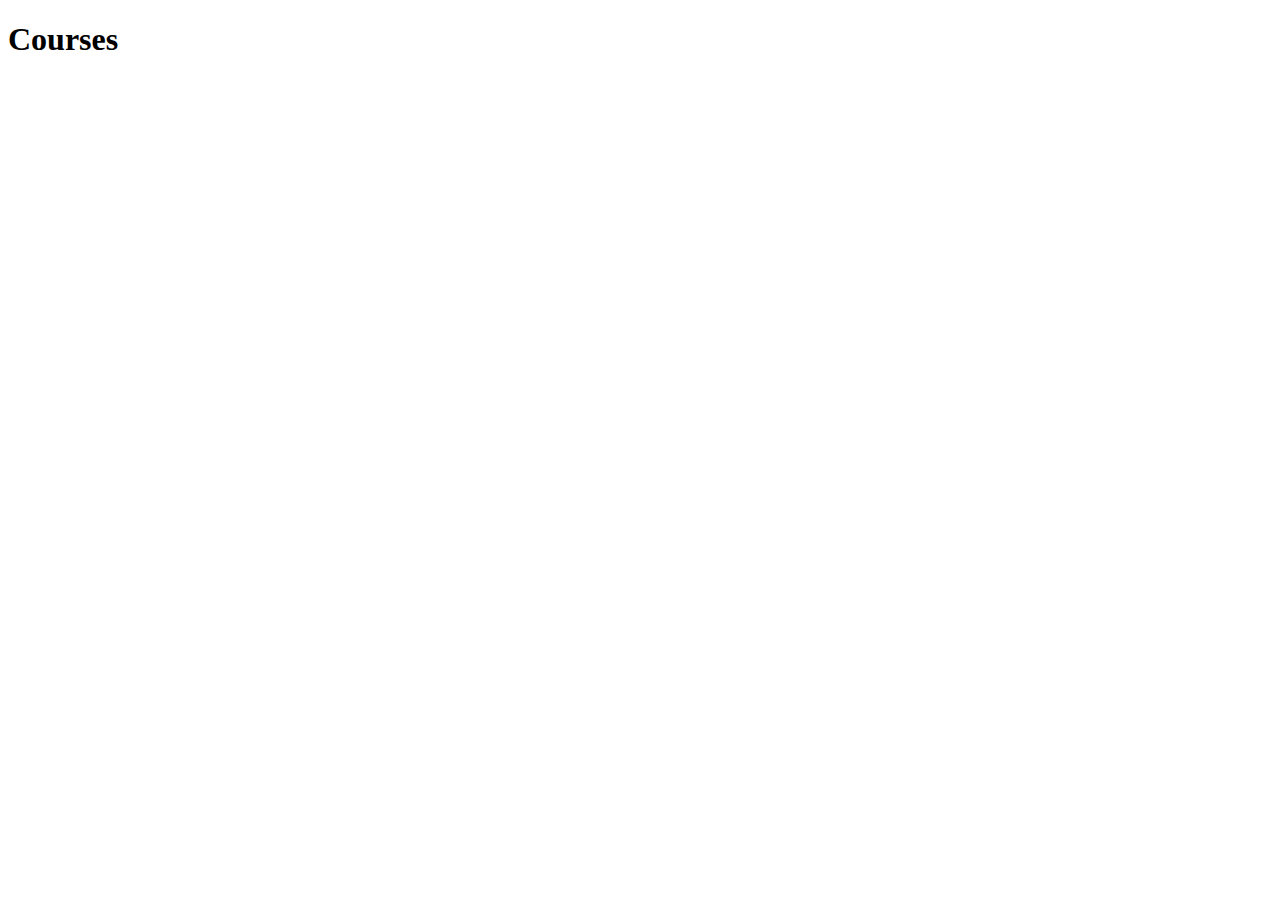
==== pages/courses.html @ 39252709 "first commit" ====
<!DOCTYPE html>
<html lang="en">

<head>
  <meta charset="UTF-8">
  <meta name="viewport" content="width=device-width, initial-scale=1.0">
  <title>Document</title>
</head>

<body>
  <h1>Courses</h1>
</body>

</html>
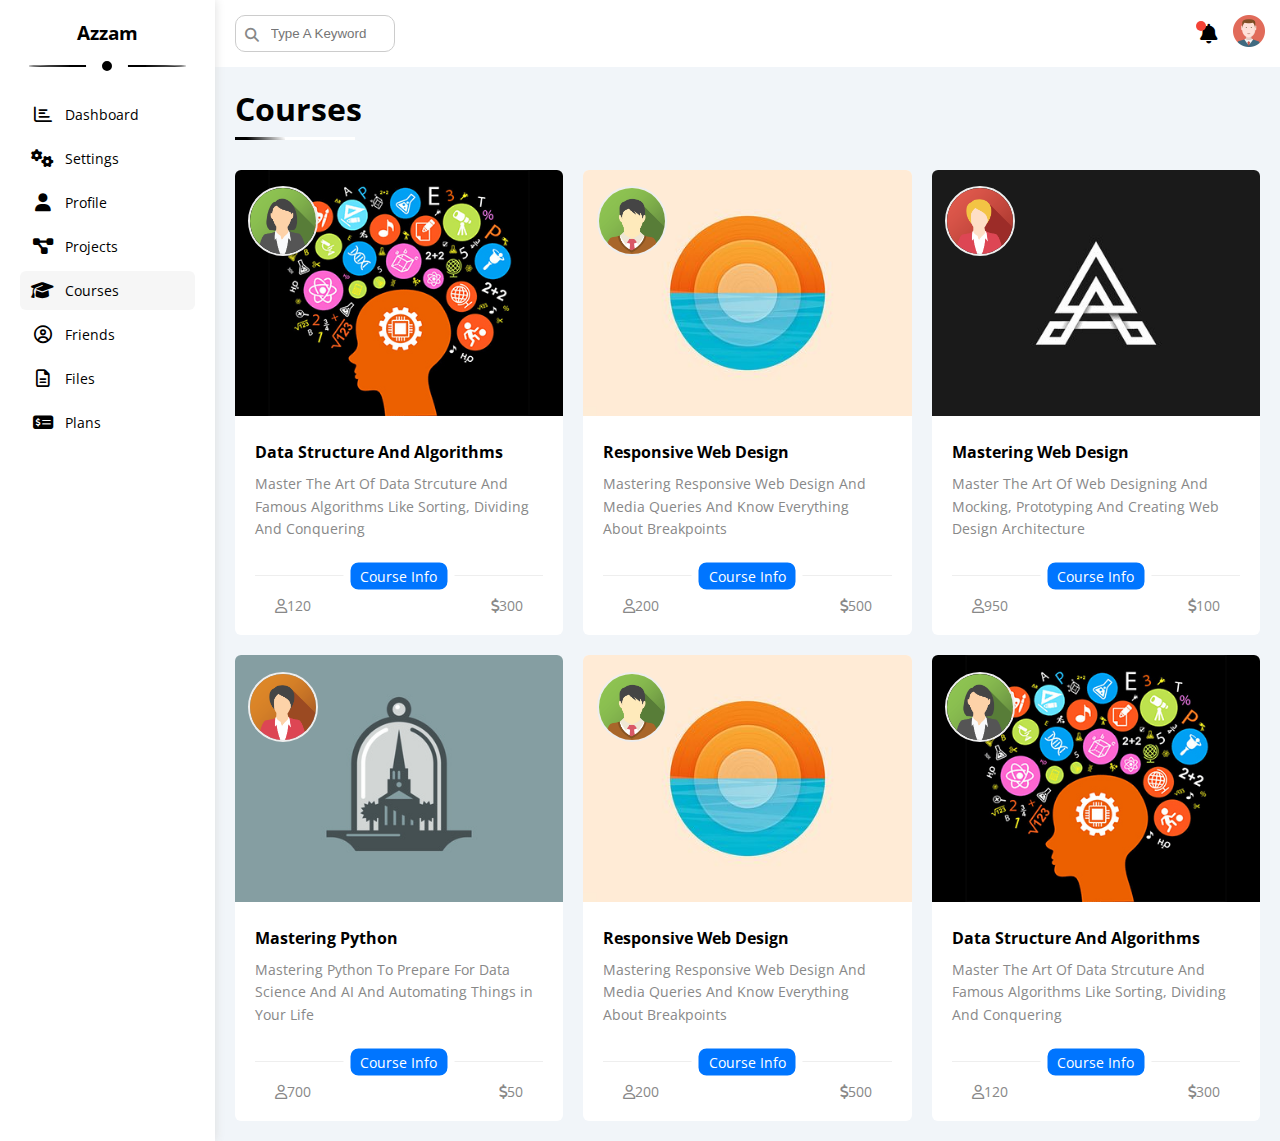
==== commit 92153db9: "add courses page" ====
--- a/pages/courses.html
+++ b/pages/courses.html
@@ -4,11 +4,191 @@
 <head>
   <meta charset="UTF-8">
   <meta name="viewport" content="width=device-width, initial-scale=1.0">
-  <title>Document</title>
+  <title>My Dashboard</title>
+  <!-- css fontawesome -->
+  <link rel="stylesheet" href="../css/all.min.css">
+  <!-- css framework -->
+  <link rel="stylesheet" href="../css/framework.css">
+  <!-- css master -->
+  <link rel="stylesheet" href="../css/master.css">
 </head>
 
 <body>
-  <h1>Courses</h1>
+  <div class="page d-flex">
+
+    <!-- #region Sidebar -->
+    <div class="sidebar bg-white p-20 p-relative">
+      <h3 class="p-relative txt-c mt-0">Azzam</h3>
+      <ul>
+        <li>
+          <a class="d-flex align-center fs-14 c-black rad-6 p-10" href="../index.html">
+            <i class="far fa-chart-bar fa-fw"></i>
+            <span class="hide-mobile">Dashboard</span>
+          </a>
+        </li>
+        <li>
+          <a class="d-flex align-center fs-14 c-black rad-6 p-10" href="settings.html">
+            <i class="fas fa-cogs fa-fw"></i>
+            <span class="hide-mobile">Settings</span>
+          </a>
+        </li>
+        <li>
+          <a class="d-flex align-center fs-14 c-black rad-6 p-10" href="profile.html">
+            <i class="fas fa-user fa-fw"></i>
+            <span class="hide-mobile">Profile</span>
+          </a>
+        </li>
+        <li>
+          <a class="d-flex align-center fs-14 c-black rad-6 p-10" href="projects.html">
+            <i class="fas fa-project-diagram fa-fw"></i>
+            <span class="hide-mobile">Projects</span>
+          </a>
+        </li>
+        <li>
+          <a class="active d-flex align-center fs-14 c-black rad-6 p-10" href="courses.html">
+            <i class="fas fa-graduation-cap"></i>
+            <span class="hide-mobile">Courses</span>
+          </a>
+        </li>
+        <li>
+          <a class="d-flex align-center fs-14 c-black rad-6 p-10" href="friends.html">
+            <i class="far fa-user-circle"></i>
+            <span class="hide-mobile">Friends</span>
+          </a>
+        </li>
+        <li>
+          <a class="d-flex align-center fs-14 c-black rad-6 p-10" href="files.html">
+            <i class="far fa-file-alt"></i>
+            <span class="hide-mobile">Files</span>
+          </a>
+        </li>
+        <li>
+          <a class="d-flex align-center fs-14 c-black rad-6 p-10" href="plans.html">
+            <i class="fas fa-money-check-alt"></i>
+            <span class="hide-mobile">Plans</span>
+          </a>
+        </li>
+      </ul>
+    </div>
+    <!-- #endregion Sidebar -->
+
+    <div class="content w-full">
+
+      <!-- #region Head -->
+      <div class="head bg-white p-15 between-flex">
+        <div class="search p-relative">
+          <input class="p-10 rad-10 border-ccc" type="search" placeholder="Type A Keyword">
+        </div>
+        <div class="icons d-flex align-center">
+          <span class="notification p-relative cursor-pointer">
+            <i class="fas fa-bell fa-lg"></i>
+          </span>
+          <a class="cursor-pointer" href="pages/profile.html">
+            <img src="../assets/imgs/avatar.png" alt="avatar">
+          </a>
+        </div>
+      </div>
+      <!-- #endregion Head -->
+
+      <h1 class="p-relative">Courses</h1>
+
+      <div class="courses-page m-20">
+
+        <div class="course p-relative bg-white rad-6">
+          <img class="cover" src="../assets/imgs/course-02.jpg" alt="cover">
+          <img class="instructor" src="../assets/imgs/team-02.png" alt="avatar">
+          <div class="describ p-20">
+            <h4 class="name mb-10">Data Structure And Algorithms</h4>
+            <p class="mb-15 fs-14 c-gray">
+              Master The Art Of Data Strcuture And Famous Algorithms Like Sorting, Dividing And Conquering
+            </p>
+          </div>
+          <div class="info between-flex p-relative c-gray fs-14 p-20">
+            <span class="title btn-shape bg-blue c-white">Course Info</span>
+            <span><i class="fa-regular fa-user"></i>120</span>
+            <span><i class="fa-solid fa-dollar-sign"></i>300</span>
+          </div>
+        </div>
+        <div class="course p-relative bg-white rad-6">
+          <img class="cover" src="../assets/imgs/course-03.jpg" alt="cover">
+          <img class="instructor" src="../assets/imgs/team-03.png" alt="avatar">
+          <div class="describ p-20">
+            <h4 class="name mb-10">Responsive Web Design</h4>
+            <p class="mb-15 fs-14 c-gray">
+              Mastering Responsive Web Design And Media Queries And Know Everything About Breakpoints
+            </p>
+          </div>
+          <div class="info between-flex p-relative c-gray fs-14 p-20">
+            <span class="title btn-shape bg-blue c-white">Course Info</span>
+            <span><i class="fa-regular fa-user"></i>200</span>
+            <span><i class="fa-solid fa-dollar-sign"></i>500</span>
+          </div>
+        </div>
+        <div class="course p-relative bg-white rad-6">
+          <img class="cover" src="../assets/imgs/course-01.jpg" alt="cover">
+          <img class="instructor" src="../assets/imgs/team-05.png" alt="avatar">
+          <div class="describ p-20">
+            <h4 class="name mb-10">Mastering Web Design</h4>
+            <p class="mb-15 fs-14 c-gray">
+              Master The Art Of Web Designing And Mocking,
+              Prototyping And Creating Web Design Architecture
+            </p>
+          </div>
+          <div class="info between-flex p-relative c-gray fs-14 p-20">
+            <span class="title btn-shape bg-blue c-white">Course Info</span>
+            <span><i class="fa-regular fa-user"></i>950</span>
+            <span><i class="fa-solid fa-dollar-sign"></i>100</span>
+          </div>
+        </div>
+        <div class="course p-relative bg-white rad-6">
+          <img class="cover" src="../assets/imgs/course-04.jpg" alt="cover">
+          <img class="instructor" src="../assets/imgs/team-04.png" alt="avatar">
+          <div class="describ p-20">
+            <h4 class="name mb-10">Mastering Python</h4>
+            <p class="mb-15 fs-14 c-gray">
+              Mastering Python To Prepare For Data Science And AI And Automating Things in Your Life
+            </p>
+          </div>
+          <div class="info between-flex p-relative c-gray fs-14 p-20">
+            <span class="title btn-shape bg-blue c-white">Course Info</span>
+            <span><i class="fa-regular fa-user"></i>700</span>
+            <span><i class="fa-solid fa-dollar-sign"></i>50</span>
+          </div>
+        </div>
+        <div class="course p-relative bg-white rad-6">
+          <img class="cover" src="../assets/imgs/course-03.jpg" alt="cover">
+          <img class="instructor" src="../assets/imgs/team-03.png" alt="avatar">
+          <div class="describ p-20">
+            <h4 class="name mb-10">Responsive Web Design</h4>
+            <p class="mb-15 fs-14 c-gray">
+              Mastering Responsive Web Design And Media Queries And Know Everything About Breakpoints
+            </p>
+          </div>
+          <div class="info between-flex p-relative c-gray fs-14 p-20">
+            <span class="title btn-shape bg-blue c-white">Course Info</span>
+            <span><i class="fa-regular fa-user"></i>200</span>
+            <span><i class="fa-solid fa-dollar-sign"></i>500</span>
+          </div>
+        </div>
+        <div class="course p-relative bg-white rad-6">
+          <img class="cover" src="../assets/imgs/course-02.jpg" alt="cover">
+          <img class="instructor" src="../assets/imgs/team-02.png" alt="avatar">
+          <div class="describ p-20">
+            <h4 class="name mb-10">Data Structure And Algorithms</h4>
+            <p class="mb-15 fs-14 c-gray">
+              Master The Art Of Data Strcuture And Famous Algorithms Like Sorting, Dividing And Conquering
+            </p>
+          </div>
+          <div class="info between-flex p-relative c-gray fs-14 p-20">
+            <span class="title btn-shape bg-blue c-white">Course Info</span>
+            <span><i class="fa-regular fa-user"></i>120</span>
+            <span><i class="fa-solid fa-dollar-sign"></i>300</span>
+          </div>
+        </div>
+
+      </div>
+    </div>
+  </div>
 </body>
 
 </html>--- a/css/all.min.css
+++ b/css/all.min.css
@@ -0,0 +1,9 @@
+/*!
+ * Font Awesome Free 6.7.2 by @fontawesome - https://fontawesome.com
+ * License - https://fontawesome.com/license/free (Icons: CC BY 4.0, Fonts: SIL OFL 1.1, Code: MIT License)
+ * Copyright 2024 Fonticons, Inc.
+ */
+.fa{font-family:var(--fa-style-family,"Font Awesome 6 Free");font-weight:var(--fa-style,900)}.fa,.fa-brands,.fa-regular,.fa-solid,.fab,.far,.fas{-moz-osx-font-smoothing:grayscale;-webkit-font-smoothing:antialiased;display:var(--fa-display,inline-block);font-style:normal;font-variant:normal;line-height:1;text-rendering:auto}.fa-brands:before,.fa-regular:before,.fa-solid:before,.fa:before,.fab:before,.far:before,.fas:before{content:var(--fa)}.fa-classic,.fa-regular,.fa-solid,.far,.fas{font-family:"Font Awesome 6 Free"}.fa-brands,.fab{font-family:"Font Awesome 6 Brands"}.fa-1x{font-size:1em}.fa-2x{font-size:2em}.fa-3x{font-size:3em}.fa-4x{font-size:4em}.fa-5x{font-size:5em}.fa-6x{font-size:6em}.fa-7x{font-size:7em}.fa-8x{font-size:8em}.fa-9x{font-size:9em}.fa-10x{font-size:10em}.fa-2xs{font-size:.625em;line-height:.1em;vertical-align:.225em}.fa-xs{font-size:.75em;line-height:.08333em;vertical-align:.125em}.fa-sm{font-size:.875em;line-height:.07143em;vertical-align:.05357em}.fa-lg{font-size:1.25em;line-height:.05em;vertical-align:-.075em}.fa-xl{font-size:1.5em;line-height:.04167em;vertical-align:-.125em}.fa-2xl{font-size:2em;line-height:.03125em;vertical-align:-.1875em}.fa-fw{text-align:center;width:1.25em}.fa-ul{list-style-type:none;margin-left:var(--fa-li-margin,2.5em);padding-left:0}.fa-ul>li{position:relative}.fa-li{left:calc(var(--fa-li-width, 2em)*-1);position:absolute;text-align:center;width:var(--fa-li-width,2em);line-height:inherit}.fa-border{border-radius:var(--fa-border-radius,.1em);border:var(--fa-border-width,.08em) var(--fa-border-style,solid) var(--fa-border-color,#eee);padding:var(--fa-border-padding,.2em .25em .15em)}.fa-pull-left{float:left;margin-right:var(--fa-pull-margin,.3em)}.fa-pull-right{float:right;margin-left:var(--fa-pull-margin,.3em)}.fa-beat{animation-name:fa-beat;animation-delay:var(--fa-animation-delay,0s);animation-direction:var(--fa-animation-direction,normal);animation-duration:var(--fa-animation-duration,1s);animation-iteration-count:var(--fa-animation-iteration-count,infinite);animation-timing-function:var(--fa-animation-timing,ease-in-out)}.fa-bounce{animation-name:fa-bounce;animation-delay:var(--fa-animation-delay,0s);animation-direction:var(--fa-animation-direction,normal);animation-duration:var(--fa-animation-duration,1s);animation-iteration-count:var(--fa-animation-iteration-count,infinite);animation-timing-function:var(--fa-animation-timing,cubic-bezier(.28,.84,.42,1))}.fa-fade{animation-name:fa-fade;animation-iteration-count:var(--fa-animation-iteration-count,infinite);animation-timing-function:var(--fa-animation-timing,cubic-bezier(.4,0,.6,1))}.fa-beat-fade,.fa-fade{animation-delay:var(--fa-animation-delay,0s);animation-direction:var(--fa-animation-direction,normal);animation-duration:var(--fa-animation-duration,1s)}.fa-beat-fade{animation-name:fa-beat-fade;animation-iteration-count:var(--fa-animation-iteration-count,infinite);animation-timing-function:var(--fa-animation-timing,cubic-bezier(.4,0,.6,1))}.fa-flip{animation-name:fa-flip;animation-delay:var(--fa-animation-delay,0s);animation-direction:var(--fa-animation-direction,normal);animation-duration:var(--fa-animation-duration,1s);animation-iteration-count:var(--fa-animation-iteration-count,infinite);animation-timing-function:var(--fa-animation-timing,ease-in-out)}.fa-shake{animation-name:fa-shake;animation-duration:var(--fa-animation-duration,1s);animation-iteration-count:var(--fa-animation-iteration-count,infinite);animation-timing-function:var(--fa-animation-timing,linear)}.fa-shake,.fa-spin{animation-delay:var(--fa-animation-delay,0s);animation-direction:var(--fa-animation-direction,normal)}.fa-spin{animation-name:fa-spin;animation-duration:var(--fa-animation-duration,2s);animation-iteration-count:var(--fa-animation-iteration-count,infinite);animation-timing-function:var(--fa-animation-timing,linear)}.fa-spin-reverse{--fa-animation-direction:reverse}.fa-pulse,.fa-spin-pulse{animation-name:fa-spin;animation-direction:var(--fa-animation-direction,normal);animation-duration:var(--fa-animation-duration,1s);animation-iteration-count:var(--fa-animation-iteration-count,infinite);animation-timing-function:var(--fa-animation-timing,steps(8))}@media (prefers-reduced-motion:reduce){.fa-beat,.fa-beat-fade,.fa-bounce,.fa-fade,.fa-flip,.fa-pulse,.fa-shake,.fa-spin,.fa-spin-pulse{animation-delay:-1ms;animation-duration:1ms;animation-iteration-count:1;transition-delay:0s;transition-duration:0s}}@keyframes fa-beat{0%,90%{transform:scale(1)}45%{transform:scale(var(--fa-beat-scale,1.25))}}@keyframes fa-bounce{0%{transform:scale(1) translateY(0)}10%{transform:scale(var(--fa-bounce-start-scale-x,1.1),var(--fa-bounce-start-scale-y,.9)) translateY(0)}30%{transform:scale(var(--fa-bounce-jump-scale-x,.9),var(--fa-bounce-jump-scale-y,1.1)) translateY(var(--fa-bounce-height,-.5em))}50%{transform:scale(var(--fa-bounce-land-scale-x,1.05),var(--fa-bounce-land-scale-y,.95)) translateY(0)}57%{transform:scale(1) translateY(var(--fa-bounce-rebound,-.125em))}64%{transform:scale(1) translateY(0)}to{transform:scale(1) translateY(0)}}@keyframes fa-fade{50%{opacity:var(--fa-fade-opacity,.4)}}@keyframes fa-beat-fade{0%,to{opacity:var(--fa-beat-fade-opacity,.4);transform:scale(1)}50%{opacity:1;transform:scale(var(--fa-beat-fade-scale,1.125))}}@keyframes fa-flip{50%{transform:rotate3d(var(--fa-flip-x,0),var(--fa-flip-y,1),var(--fa-flip-z,0),var(--fa-flip-angle,-180deg))}}@keyframes fa-shake{0%{transform:rotate(-15deg)}4%{transform:rotate(15deg)}8%,24%{transform:rotate(-18deg)}12%,28%{transform:rotate(18deg)}16%{transform:rotate(-22deg)}20%{transform:rotate(22deg)}32%{transform:rotate(-12deg)}36%{transform:rotate(12deg)}40%,to{transform:rotate(0deg)}}@keyframes fa-spin{0%{transform:rotate(0deg)}to{transform:rotate(1turn)}}.fa-rotate-90{transform:rotate(90deg)}.fa-rotate-180{transform:rotate(180deg)}.fa-rotate-270{transform:rotate(270deg)}.fa-flip-horizontal{transform:scaleX(-1)}.fa-flip-vertical{transform:scaleY(-1)}.fa-flip-both,.fa-flip-horizontal.fa-flip-vertical{transform:scale(-1)}.fa-rotate-by{transform:rotate(var(--fa-rotate-angle,0))}.fa-stack{display:inline-block;height:2em;line-height:2em;position:relative;vertical-align:middle;width:2.5em}.fa-stack-1x,.fa-stack-2x{left:0;position:absolute;text-align:center;width:100%;z-index:var(--fa-stack-z-index,auto)}.fa-stack-1x{line-height:inherit}.fa-stack-2x{font-size:2em}.fa-inverse{color:var(--fa-inverse,#fff)}
+
+.fa-0{--fa:"\30"}.fa-1{--fa:"\31"}.fa-2{--fa:"\32"}.fa-3{--fa:"\33"}.fa-4{--fa:"\34"}.fa-5{--fa:"\35"}.fa-6{--fa:"\36"}.fa-7{--fa:"\37"}.fa-8{--fa:"\38"}.fa-9{--fa:"\39"}.fa-fill-drip{--fa:"\f576"}.fa-arrows-to-circle{--fa:"\e4bd"}.fa-chevron-circle-right,.fa-circle-chevron-right{--fa:"\f138"}.fa-at{--fa:"\40"}.fa-trash-alt,.fa-trash-can{--fa:"\f2ed"}.fa-text-height{--fa:"\f034"}.fa-user-times,.fa-user-xmark{--fa:"\f235"}.fa-stethoscope{--fa:"\f0f1"}.fa-comment-alt,.fa-message{--fa:"\f27a"}.fa-info{--fa:"\f129"}.fa-compress-alt,.fa-down-left-and-up-right-to-center{--fa:"\f422"}.fa-explosion{--fa:"\e4e9"}.fa-file-alt,.fa-file-lines,.fa-file-text{--fa:"\f15c"}.fa-wave-square{--fa:"\f83e"}.fa-ring{--fa:"\f70b"}.fa-building-un{--fa:"\e4d9"}.fa-dice-three{--fa:"\f527"}.fa-calendar-alt,.fa-calendar-days{--fa:"\f073"}.fa-anchor-circle-check{--fa:"\e4aa"}.fa-building-circle-arrow-right{--fa:"\e4d1"}.fa-volleyball,.fa-volleyball-ball{--fa:"\f45f"}.fa-arrows-up-to-line{--fa:"\e4c2"}.fa-sort-desc,.fa-sort-down{--fa:"\f0dd"}.fa-circle-minus,.fa-minus-circle{--fa:"\f056"}.fa-door-open{--fa:"\f52b"}.fa-right-from-bracket,.fa-sign-out-alt{--fa:"\f2f5"}.fa-atom{--fa:"\f5d2"}.fa-soap{--fa:"\e06e"}.fa-heart-music-camera-bolt,.fa-icons{--fa:"\f86d"}.fa-microphone-alt-slash,.fa-microphone-lines-slash{--fa:"\f539"}.fa-bridge-circle-check{--fa:"\e4c9"}.fa-pump-medical{--fa:"\e06a"}.fa-fingerprint{--fa:"\f577"}.fa-hand-point-right{--fa:"\f0a4"}.fa-magnifying-glass-location,.fa-search-location{--fa:"\f689"}.fa-forward-step,.fa-step-forward{--fa:"\f051"}.fa-face-smile-beam,.fa-smile-beam{--fa:"\f5b8"}.fa-flag-checkered{--fa:"\f11e"}.fa-football,.fa-football-ball{--fa:"\f44e"}.fa-school-circle-exclamation{--fa:"\e56c"}.fa-crop{--fa:"\f125"}.fa-angle-double-down,.fa-angles-down{--fa:"\f103"}.fa-users-rectangle{--fa:"\e594"}.fa-people-roof{--fa:"\e537"}.fa-people-line{--fa:"\e534"}.fa-beer,.fa-beer-mug-empty{--fa:"\f0fc"}.fa-diagram-predecessor{--fa:"\e477"}.fa-arrow-up-long,.fa-long-arrow-up{--fa:"\f176"}.fa-burn,.fa-fire-flame-simple{--fa:"\f46a"}.fa-male,.fa-person{--fa:"\f183"}.fa-laptop{--fa:"\f109"}.fa-file-csv{--fa:"\f6dd"}.fa-menorah{--fa:"\f676"}.fa-truck-plane{--fa:"\e58f"}.fa-record-vinyl{--fa:"\f8d9"}.fa-face-grin-stars,.fa-grin-stars{--fa:"\f587"}.fa-bong{--fa:"\f55c"}.fa-pastafarianism,.fa-spaghetti-monster-flying{--fa:"\f67b"}.fa-arrow-down-up-across-line{--fa:"\e4af"}.fa-spoon,.fa-utensil-spoon{--fa:"\f2e5"}.fa-jar-wheat{--fa:"\e517"}.fa-envelopes-bulk,.fa-mail-bulk{--fa:"\f674"}.fa-file-circle-exclamation{--fa:"\e4eb"}.fa-circle-h,.fa-hospital-symbol{--fa:"\f47e"}.fa-pager{--fa:"\f815"}.fa-address-book,.fa-contact-book{--fa:"\f2b9"}.fa-strikethrough{--fa:"\f0cc"}.fa-k{--fa:"\4b"}.fa-landmark-flag{--fa:"\e51c"}.fa-pencil,.fa-pencil-alt{--fa:"\f303"}.fa-backward{--fa:"\f04a"}.fa-caret-right{--fa:"\f0da"}.fa-comments{--fa:"\f086"}.fa-file-clipboard,.fa-paste{--fa:"\f0ea"}.fa-code-pull-request{--fa:"\e13c"}.fa-clipboard-list{--fa:"\f46d"}.fa-truck-loading,.fa-truck-ramp-box{--fa:"\f4de"}.fa-user-check{--fa:"\f4fc"}.fa-vial-virus{--fa:"\e597"}.fa-sheet-plastic{--fa:"\e571"}.fa-blog{--fa:"\f781"}.fa-user-ninja{--fa:"\f504"}.fa-person-arrow-up-from-line{--fa:"\e539"}.fa-scroll-torah,.fa-torah{--fa:"\f6a0"}.fa-broom-ball,.fa-quidditch,.fa-quidditch-broom-ball{--fa:"\f458"}.fa-toggle-off{--fa:"\f204"}.fa-archive,.fa-box-archive{--fa:"\f187"}.fa-person-drowning{--fa:"\e545"}.fa-arrow-down-9-1,.fa-sort-numeric-desc,.fa-sort-numeric-down-alt{--fa:"\f886"}.fa-face-grin-tongue-squint,.fa-grin-tongue-squint{--fa:"\f58a"}.fa-spray-can{--fa:"\f5bd"}.fa-truck-monster{--fa:"\f63b"}.fa-w{--fa:"\57"}.fa-earth-africa,.fa-globe-africa{--fa:"\f57c"}.fa-rainbow{--fa:"\f75b"}.fa-circle-notch{--fa:"\f1ce"}.fa-tablet-alt,.fa-tablet-screen-button{--fa:"\f3fa"}.fa-paw{--fa:"\f1b0"}.fa-cloud{--fa:"\f0c2"}.fa-trowel-bricks{--fa:"\e58a"}.fa-face-flushed,.fa-flushed{--fa:"\f579"}.fa-hospital-user{--fa:"\f80d"}.fa-tent-arrow-left-right{--fa:"\e57f"}.fa-gavel,.fa-legal{--fa:"\f0e3"}.fa-binoculars{--fa:"\f1e5"}.fa-microphone-slash{--fa:"\f131"}.fa-box-tissue{--fa:"\e05b"}.fa-motorcycle{--fa:"\f21c"}.fa-bell-concierge,.fa-concierge-bell{--fa:"\f562"}.fa-pen-ruler,.fa-pencil-ruler{--fa:"\f5ae"}.fa-people-arrows,.fa-people-arrows-left-right{--fa:"\e068"}.fa-mars-and-venus-burst{--fa:"\e523"}.fa-caret-square-right,.fa-square-caret-right{--fa:"\f152"}.fa-cut,.fa-scissors{--fa:"\f0c4"}.fa-sun-plant-wilt{--fa:"\e57a"}.fa-toilets-portable{--fa:"\e584"}.fa-hockey-puck{--fa:"\f453"}.fa-table{--fa:"\f0ce"}.fa-magnifying-glass-arrow-right{--fa:"\e521"}.fa-digital-tachograph,.fa-tachograph-digital{--fa:"\f566"}.fa-users-slash{--fa:"\e073"}.fa-clover{--fa:"\e139"}.fa-mail-reply,.fa-reply{--fa:"\f3e5"}.fa-star-and-crescent{--fa:"\f699"}.fa-house-fire{--fa:"\e50c"}.fa-minus-square,.fa-square-minus{--fa:"\f146"}.fa-helicopter{--fa:"\f533"}.fa-compass{--fa:"\f14e"}.fa-caret-square-down,.fa-square-caret-down{--fa:"\f150"}.fa-file-circle-question{--fa:"\e4ef"}.fa-laptop-code{--fa:"\f5fc"}.fa-swatchbook{--fa:"\f5c3"}.fa-prescription-bottle{--fa:"\f485"}.fa-bars,.fa-navicon{--fa:"\f0c9"}.fa-people-group{--fa:"\e533"}.fa-hourglass-3,.fa-hourglass-end{--fa:"\f253"}.fa-heart-broken,.fa-heart-crack{--fa:"\f7a9"}.fa-external-link-square-alt,.fa-square-up-right{--fa:"\f360"}.fa-face-kiss-beam,.fa-kiss-beam{--fa:"\f597"}.fa-film{--fa:"\f008"}.fa-ruler-horizontal{--fa:"\f547"}.fa-people-robbery{--fa:"\e536"}.fa-lightbulb{--fa:"\f0eb"}.fa-caret-left{--fa:"\f0d9"}.fa-circle-exclamation,.fa-exclamation-circle{--fa:"\f06a"}.fa-school-circle-xmark{--fa:"\e56d"}.fa-arrow-right-from-bracket,.fa-sign-out{--fa:"\f08b"}.fa-chevron-circle-down,.fa-circle-chevron-down{--fa:"\f13a"}.fa-unlock-alt,.fa-unlock-keyhole{--fa:"\f13e"}.fa-cloud-showers-heavy{--fa:"\f740"}.fa-headphones-alt,.fa-headphones-simple{--fa:"\f58f"}.fa-sitemap{--fa:"\f0e8"}.fa-circle-dollar-to-slot,.fa-donate{--fa:"\f4b9"}.fa-memory{--fa:"\f538"}.fa-road-spikes{--fa:"\e568"}.fa-fire-burner{--fa:"\e4f1"}.fa-flag{--fa:"\f024"}.fa-hanukiah{--fa:"\f6e6"}.fa-feather{--fa:"\f52d"}.fa-volume-down,.fa-volume-low{--fa:"\f027"}.fa-comment-slash{--fa:"\f4b3"}.fa-cloud-sun-rain{--fa:"\f743"}.fa-compress{--fa:"\f066"}.fa-wheat-alt,.fa-wheat-awn{--fa:"\e2cd"}.fa-ankh{--fa:"\f644"}.fa-hands-holding-child{--fa:"\e4fa"}.fa-asterisk{--fa:"\2a"}.fa-check-square,.fa-square-check{--fa:"\f14a"}.fa-peseta-sign{--fa:"\e221"}.fa-header,.fa-heading{--fa:"\f1dc"}.fa-ghost{--fa:"\f6e2"}.fa-list,.fa-list-squares{--fa:"\f03a"}.fa-phone-square-alt,.fa-square-phone-flip{--fa:"\f87b"}.fa-cart-plus{--fa:"\f217"}.fa-gamepad{--fa:"\f11b"}.fa-circle-dot,.fa-dot-circle{--fa:"\f192"}.fa-dizzy,.fa-face-dizzy{--fa:"\f567"}.fa-egg{--fa:"\f7fb"}.fa-house-medical-circle-xmark{--fa:"\e513"}.fa-campground{--fa:"\f6bb"}.fa-folder-plus{--fa:"\f65e"}.fa-futbol,.fa-futbol-ball,.fa-soccer-ball{--fa:"\f1e3"}.fa-paint-brush,.fa-paintbrush{--fa:"\f1fc"}.fa-lock{--fa:"\f023"}.fa-gas-pump{--fa:"\f52f"}.fa-hot-tub,.fa-hot-tub-person{--fa:"\f593"}.fa-map-location,.fa-map-marked{--fa:"\f59f"}.fa-house-flood-water{--fa:"\e50e"}.fa-tree{--fa:"\f1bb"}.fa-bridge-lock{--fa:"\e4cc"}.fa-sack-dollar{--fa:"\f81d"}.fa-edit,.fa-pen-to-square{--fa:"\f044"}.fa-car-side{--fa:"\f5e4"}.fa-share-alt,.fa-share-nodes{--fa:"\f1e0"}.fa-heart-circle-minus{--fa:"\e4ff"}.fa-hourglass-2,.fa-hourglass-half{--fa:"\f252"}.fa-microscope{--fa:"\f610"}.fa-sink{--fa:"\e06d"}.fa-bag-shopping,.fa-shopping-bag{--fa:"\f290"}.fa-arrow-down-z-a,.fa-sort-alpha-desc,.fa-sort-alpha-down-alt{--fa:"\f881"}.fa-mitten{--fa:"\f7b5"}.fa-person-rays{--fa:"\e54d"}.fa-users{--fa:"\f0c0"}.fa-eye-slash{--fa:"\f070"}.fa-flask-vial{--fa:"\e4f3"}.fa-hand,.fa-hand-paper{--fa:"\f256"}.fa-om{--fa:"\f679"}.fa-worm{--fa:"\e599"}.fa-house-circle-xmark{--fa:"\e50b"}.fa-plug{--fa:"\f1e6"}.fa-chevron-up{--fa:"\f077"}.fa-hand-spock{--fa:"\f259"}.fa-stopwatch{--fa:"\f2f2"}.fa-face-kiss,.fa-kiss{--fa:"\f596"}.fa-bridge-circle-xmark{--fa:"\e4cb"}.fa-face-grin-tongue,.fa-grin-tongue{--fa:"\f589"}.fa-chess-bishop{--fa:"\f43a"}.fa-face-grin-wink,.fa-grin-wink{--fa:"\f58c"}.fa-deaf,.fa-deafness,.fa-ear-deaf,.fa-hard-of-hearing{--fa:"\f2a4"}.fa-road-circle-check{--fa:"\e564"}.fa-dice-five{--fa:"\f523"}.fa-rss-square,.fa-square-rss{--fa:"\f143"}.fa-land-mine-on{--fa:"\e51b"}.fa-i-cursor{--fa:"\f246"}.fa-stamp{--fa:"\f5bf"}.fa-stairs{--fa:"\e289"}.fa-i{--fa:"\49"}.fa-hryvnia,.fa-hryvnia-sign{--fa:"\f6f2"}.fa-pills{--fa:"\f484"}.fa-face-grin-wide,.fa-grin-alt{--fa:"\f581"}.fa-tooth{--fa:"\f5c9"}.fa-v{--fa:"\56"}.fa-bangladeshi-taka-sign{--fa:"\e2e6"}.fa-bicycle{--fa:"\f206"}.fa-rod-asclepius,.fa-rod-snake,.fa-staff-aesculapius,.fa-staff-snake{--fa:"\e579"}.fa-head-side-cough-slash{--fa:"\e062"}.fa-ambulance,.fa-truck-medical{--fa:"\f0f9"}.fa-wheat-awn-circle-exclamation{--fa:"\e598"}.fa-snowman{--fa:"\f7d0"}.fa-mortar-pestle{--fa:"\f5a7"}.fa-road-barrier{--fa:"\e562"}.fa-school{--fa:"\f549"}.fa-igloo{--fa:"\f7ae"}.fa-joint{--fa:"\f595"}.fa-angle-right{--fa:"\f105"}.fa-horse{--fa:"\f6f0"}.fa-q{--fa:"\51"}.fa-g{--fa:"\47"}.fa-notes-medical{--fa:"\f481"}.fa-temperature-2,.fa-temperature-half,.fa-thermometer-2,.fa-thermometer-half{--fa:"\f2c9"}.fa-dong-sign{--fa:"\e169"}.fa-capsules{--fa:"\f46b"}.fa-poo-bolt,.fa-poo-storm{--fa:"\f75a"}.fa-face-frown-open,.fa-frown-open{--fa:"\f57a"}.fa-hand-point-up{--fa:"\f0a6"}.fa-money-bill{--fa:"\f0d6"}.fa-bookmark{--fa:"\f02e"}.fa-align-justify{--fa:"\f039"}.fa-umbrella-beach{--fa:"\f5ca"}.fa-helmet-un{--fa:"\e503"}.fa-bullseye{--fa:"\f140"}.fa-bacon{--fa:"\f7e5"}.fa-hand-point-down{--fa:"\f0a7"}.fa-arrow-up-from-bracket{--fa:"\e09a"}.fa-folder,.fa-folder-blank{--fa:"\f07b"}.fa-file-medical-alt,.fa-file-waveform{--fa:"\f478"}.fa-radiation{--fa:"\f7b9"}.fa-chart-simple{--fa:"\e473"}.fa-mars-stroke{--fa:"\f229"}.fa-vial{--fa:"\f492"}.fa-dashboard,.fa-gauge,.fa-gauge-med,.fa-tachometer-alt-average{--fa:"\f624"}.fa-magic-wand-sparkles,.fa-wand-magic-sparkles{--fa:"\e2ca"}.fa-e{--fa:"\45"}.fa-pen-alt,.fa-pen-clip{--fa:"\f305"}.fa-bridge-circle-exclamation{--fa:"\e4ca"}.fa-user{--fa:"\f007"}.fa-school-circle-check{--fa:"\e56b"}.fa-dumpster{--fa:"\f793"}.fa-shuttle-van,.fa-van-shuttle{--fa:"\f5b6"}.fa-building-user{--fa:"\e4da"}.fa-caret-square-left,.fa-square-caret-left{--fa:"\f191"}.fa-highlighter{--fa:"\f591"}.fa-key{--fa:"\f084"}.fa-bullhorn{--fa:"\f0a1"}.fa-globe{--fa:"\f0ac"}.fa-synagogue{--fa:"\f69b"}.fa-person-half-dress{--fa:"\e548"}.fa-road-bridge{--fa:"\e563"}.fa-location-arrow{--fa:"\f124"}.fa-c{--fa:"\43"}.fa-tablet-button{--fa:"\f10a"}.fa-building-lock{--fa:"\e4d6"}.fa-pizza-slice{--fa:"\f818"}.fa-money-bill-wave{--fa:"\f53a"}.fa-area-chart,.fa-chart-area{--fa:"\f1fe"}.fa-house-flag{--fa:"\e50d"}.fa-person-circle-minus{--fa:"\e540"}.fa-ban,.fa-cancel{--fa:"\f05e"}.fa-camera-rotate{--fa:"\e0d8"}.fa-air-freshener,.fa-spray-can-sparkles{--fa:"\f5d0"}.fa-star{--fa:"\f005"}.fa-repeat{--fa:"\f363"}.fa-cross{--fa:"\f654"}.fa-box{--fa:"\f466"}.fa-venus-mars{--fa:"\f228"}.fa-arrow-pointer,.fa-mouse-pointer{--fa:"\f245"}.fa-expand-arrows-alt,.fa-maximize{--fa:"\f31e"}.fa-charging-station{--fa:"\f5e7"}.fa-shapes,.fa-triangle-circle-square{--fa:"\f61f"}.fa-random,.fa-shuffle{--fa:"\f074"}.fa-person-running,.fa-running{--fa:"\f70c"}.fa-mobile-retro{--fa:"\e527"}.fa-grip-lines-vertical{--fa:"\f7a5"}.fa-spider{--fa:"\f717"}.fa-hands-bound{--fa:"\e4f9"}.fa-file-invoice-dollar{--fa:"\f571"}.fa-plane-circle-exclamation{--fa:"\e556"}.fa-x-ray{--fa:"\f497"}.fa-spell-check{--fa:"\f891"}.fa-slash{--fa:"\f715"}.fa-computer-mouse,.fa-mouse{--fa:"\f8cc"}.fa-arrow-right-to-bracket,.fa-sign-in{--fa:"\f090"}.fa-shop-slash,.fa-store-alt-slash{--fa:"\e070"}.fa-server{--fa:"\f233"}.fa-virus-covid-slash{--fa:"\e4a9"}.fa-shop-lock{--fa:"\e4a5"}.fa-hourglass-1,.fa-hourglass-start{--fa:"\f251"}.fa-blender-phone{--fa:"\f6b6"}.fa-building-wheat{--fa:"\e4db"}.fa-person-breastfeeding{--fa:"\e53a"}.fa-right-to-bracket,.fa-sign-in-alt{--fa:"\f2f6"}.fa-venus{--fa:"\f221"}.fa-passport{--fa:"\f5ab"}.fa-thumb-tack-slash,.fa-thumbtack-slash{--fa:"\e68f"}.fa-heart-pulse,.fa-heartbeat{--fa:"\f21e"}.fa-people-carry,.fa-people-carry-box{--fa:"\f4ce"}.fa-temperature-high{--fa:"\f769"}.fa-microchip{--fa:"\f2db"}.fa-crown{--fa:"\f521"}.fa-weight-hanging{--fa:"\f5cd"}.fa-xmarks-lines{--fa:"\e59a"}.fa-file-prescription{--fa:"\f572"}.fa-weight,.fa-weight-scale{--fa:"\f496"}.fa-user-friends,.fa-user-group{--fa:"\f500"}.fa-arrow-up-a-z,.fa-sort-alpha-up{--fa:"\f15e"}.fa-chess-knight{--fa:"\f441"}.fa-face-laugh-squint,.fa-laugh-squint{--fa:"\f59b"}.fa-wheelchair{--fa:"\f193"}.fa-arrow-circle-up,.fa-circle-arrow-up{--fa:"\f0aa"}.fa-toggle-on{--fa:"\f205"}.fa-person-walking,.fa-walking{--fa:"\f554"}.fa-l{--fa:"\4c"}.fa-fire{--fa:"\f06d"}.fa-bed-pulse,.fa-procedures{--fa:"\f487"}.fa-shuttle-space,.fa-space-shuttle{--fa:"\f197"}.fa-face-laugh,.fa-laugh{--fa:"\f599"}.fa-folder-open{--fa:"\f07c"}.fa-heart-circle-plus{--fa:"\e500"}.fa-code-fork{--fa:"\e13b"}.fa-city{--fa:"\f64f"}.fa-microphone-alt,.fa-microphone-lines{--fa:"\f3c9"}.fa-pepper-hot{--fa:"\f816"}.fa-unlock{--fa:"\f09c"}.fa-colon-sign{--fa:"\e140"}.fa-headset{--fa:"\f590"}.fa-store-slash{--fa:"\e071"}.fa-road-circle-xmark{--fa:"\e566"}.fa-user-minus{--fa:"\f503"}.fa-mars-stroke-up,.fa-mars-stroke-v{--fa:"\f22a"}.fa-champagne-glasses,.fa-glass-cheers{--fa:"\f79f"}.fa-clipboard{--fa:"\f328"}.fa-house-circle-exclamation{--fa:"\e50a"}.fa-file-arrow-up,.fa-file-upload{--fa:"\f574"}.fa-wifi,.fa-wifi-3,.fa-wifi-strong{--fa:"\f1eb"}.fa-bath,.fa-bathtub{--fa:"\f2cd"}.fa-underline{--fa:"\f0cd"}.fa-user-edit,.fa-user-pen{--fa:"\f4ff"}.fa-signature{--fa:"\f5b7"}.fa-stroopwafel{--fa:"\f551"}.fa-bold{--fa:"\f032"}.fa-anchor-lock{--fa:"\e4ad"}.fa-building-ngo{--fa:"\e4d7"}.fa-manat-sign{--fa:"\e1d5"}.fa-not-equal{--fa:"\f53e"}.fa-border-style,.fa-border-top-left{--fa:"\f853"}.fa-map-location-dot,.fa-map-marked-alt{--fa:"\f5a0"}.fa-jedi{--fa:"\f669"}.fa-poll,.fa-square-poll-vertical{--fa:"\f681"}.fa-mug-hot{--fa:"\f7b6"}.fa-battery-car,.fa-car-battery{--fa:"\f5df"}.fa-gift{--fa:"\f06b"}.fa-dice-two{--fa:"\f528"}.fa-chess-queen{--fa:"\f445"}.fa-glasses{--fa:"\f530"}.fa-chess-board{--fa:"\f43c"}.fa-building-circle-check{--fa:"\e4d2"}.fa-person-chalkboard{--fa:"\e53d"}.fa-mars-stroke-h,.fa-mars-stroke-right{--fa:"\f22b"}.fa-hand-back-fist,.fa-hand-rock{--fa:"\f255"}.fa-caret-square-up,.fa-square-caret-up{--fa:"\f151"}.fa-cloud-showers-water{--fa:"\e4e4"}.fa-bar-chart,.fa-chart-bar{--fa:"\f080"}.fa-hands-bubbles,.fa-hands-wash{--fa:"\e05e"}.fa-less-than-equal{--fa:"\f537"}.fa-train{--fa:"\f238"}.fa-eye-low-vision,.fa-low-vision{--fa:"\f2a8"}.fa-crow{--fa:"\f520"}.fa-sailboat{--fa:"\e445"}.fa-window-restore{--fa:"\f2d2"}.fa-plus-square,.fa-square-plus{--fa:"\f0fe"}.fa-torii-gate{--fa:"\f6a1"}.fa-frog{--fa:"\f52e"}.fa-bucket{--fa:"\e4cf"}.fa-image{--fa:"\f03e"}.fa-microphone{--fa:"\f130"}.fa-cow{--fa:"\f6c8"}.fa-caret-up{--fa:"\f0d8"}.fa-screwdriver{--fa:"\f54a"}.fa-folder-closed{--fa:"\e185"}.fa-house-tsunami{--fa:"\e515"}.fa-square-nfi{--fa:"\e576"}.fa-arrow-up-from-ground-water{--fa:"\e4b5"}.fa-glass-martini-alt,.fa-martini-glass{--fa:"\f57b"}.fa-square-binary{--fa:"\e69b"}.fa-rotate-back,.fa-rotate-backward,.fa-rotate-left,.fa-undo-alt{--fa:"\f2ea"}.fa-columns,.fa-table-columns{--fa:"\f0db"}.fa-lemon{--fa:"\f094"}.fa-head-side-mask{--fa:"\e063"}.fa-handshake{--fa:"\f2b5"}.fa-gem{--fa:"\f3a5"}.fa-dolly,.fa-dolly-box{--fa:"\f472"}.fa-smoking{--fa:"\f48d"}.fa-compress-arrows-alt,.fa-minimize{--fa:"\f78c"}.fa-monument{--fa:"\f5a6"}.fa-snowplow{--fa:"\f7d2"}.fa-angle-double-right,.fa-angles-right{--fa:"\f101"}.fa-cannabis{--fa:"\f55f"}.fa-circle-play,.fa-play-circle{--fa:"\f144"}.fa-tablets{--fa:"\f490"}.fa-ethernet{--fa:"\f796"}.fa-eur,.fa-euro,.fa-euro-sign{--fa:"\f153"}.fa-chair{--fa:"\f6c0"}.fa-check-circle,.fa-circle-check{--fa:"\f058"}.fa-circle-stop,.fa-stop-circle{--fa:"\f28d"}.fa-compass-drafting,.fa-drafting-compass{--fa:"\f568"}.fa-plate-wheat{--fa:"\e55a"}.fa-icicles{--fa:"\f7ad"}.fa-person-shelter{--fa:"\e54f"}.fa-neuter{--fa:"\f22c"}.fa-id-badge{--fa:"\f2c1"}.fa-marker{--fa:"\f5a1"}.fa-face-laugh-beam,.fa-laugh-beam{--fa:"\f59a"}.fa-helicopter-symbol{--fa:"\e502"}.fa-universal-access{--fa:"\f29a"}.fa-chevron-circle-up,.fa-circle-chevron-up{--fa:"\f139"}.fa-lari-sign{--fa:"\e1c8"}.fa-volcano{--fa:"\f770"}.fa-person-walking-dashed-line-arrow-right{--fa:"\e553"}.fa-gbp,.fa-pound-sign,.fa-sterling-sign{--fa:"\f154"}.fa-viruses{--fa:"\e076"}.fa-square-person-confined{--fa:"\e577"}.fa-user-tie{--fa:"\f508"}.fa-arrow-down-long,.fa-long-arrow-down{--fa:"\f175"}.fa-tent-arrow-down-to-line{--fa:"\e57e"}.fa-certificate{--fa:"\f0a3"}.fa-mail-reply-all,.fa-reply-all{--fa:"\f122"}.fa-suitcase{--fa:"\f0f2"}.fa-person-skating,.fa-skating{--fa:"\f7c5"}.fa-filter-circle-dollar,.fa-funnel-dollar{--fa:"\f662"}.fa-camera-retro{--fa:"\f083"}.fa-arrow-circle-down,.fa-circle-arrow-down{--fa:"\f0ab"}.fa-arrow-right-to-file,.fa-file-import{--fa:"\f56f"}.fa-external-link-square,.fa-square-arrow-up-right{--fa:"\f14c"}.fa-box-open{--fa:"\f49e"}.fa-scroll{--fa:"\f70e"}.fa-spa{--fa:"\f5bb"}.fa-location-pin-lock{--fa:"\e51f"}.fa-pause{--fa:"\f04c"}.fa-hill-avalanche{--fa:"\e507"}.fa-temperature-0,.fa-temperature-empty,.fa-thermometer-0,.fa-thermometer-empty{--fa:"\f2cb"}.fa-bomb{--fa:"\f1e2"}.fa-registered{--fa:"\f25d"}.fa-address-card,.fa-contact-card,.fa-vcard{--fa:"\f2bb"}.fa-balance-scale-right,.fa-scale-unbalanced-flip{--fa:"\f516"}.fa-subscript{--fa:"\f12c"}.fa-diamond-turn-right,.fa-directions{--fa:"\f5eb"}.fa-burst{--fa:"\e4dc"}.fa-house-laptop,.fa-laptop-house{--fa:"\e066"}.fa-face-tired,.fa-tired{--fa:"\f5c8"}.fa-money-bills{--fa:"\e1f3"}.fa-smog{--fa:"\f75f"}.fa-crutch{--fa:"\f7f7"}.fa-cloud-arrow-up,.fa-cloud-upload,.fa-cloud-upload-alt{--fa:"\f0ee"}.fa-palette{--fa:"\f53f"}.fa-arrows-turn-right{--fa:"\e4c0"}.fa-vest{--fa:"\e085"}.fa-ferry{--fa:"\e4ea"}.fa-arrows-down-to-people{--fa:"\e4b9"}.fa-seedling,.fa-sprout{--fa:"\f4d8"}.fa-arrows-alt-h,.fa-left-right{--fa:"\f337"}.fa-boxes-packing{--fa:"\e4c7"}.fa-arrow-circle-left,.fa-circle-arrow-left{--fa:"\f0a8"}.fa-group-arrows-rotate{--fa:"\e4f6"}.fa-bowl-food{--fa:"\e4c6"}.fa-candy-cane{--fa:"\f786"}.fa-arrow-down-wide-short,.fa-sort-amount-asc,.fa-sort-amount-down{--fa:"\f160"}.fa-cloud-bolt,.fa-thunderstorm{--fa:"\f76c"}.fa-remove-format,.fa-text-slash{--fa:"\f87d"}.fa-face-smile-wink,.fa-smile-wink{--fa:"\f4da"}.fa-file-word{--fa:"\f1c2"}.fa-file-powerpoint{--fa:"\f1c4"}.fa-arrows-h,.fa-arrows-left-right{--fa:"\f07e"}.fa-house-lock{--fa:"\e510"}.fa-cloud-arrow-down,.fa-cloud-download,.fa-cloud-download-alt{--fa:"\f0ed"}.fa-children{--fa:"\e4e1"}.fa-blackboard,.fa-chalkboard{--fa:"\f51b"}.fa-user-alt-slash,.fa-user-large-slash{--fa:"\f4fa"}.fa-envelope-open{--fa:"\f2b6"}.fa-handshake-alt-slash,.fa-handshake-simple-slash{--fa:"\e05f"}.fa-mattress-pillow{--fa:"\e525"}.fa-guarani-sign{--fa:"\e19a"}.fa-arrows-rotate,.fa-refresh,.fa-sync{--fa:"\f021"}.fa-fire-extinguisher{--fa:"\f134"}.fa-cruzeiro-sign{--fa:"\e152"}.fa-greater-than-equal{--fa:"\f532"}.fa-shield-alt,.fa-shield-halved{--fa:"\f3ed"}.fa-atlas,.fa-book-atlas{--fa:"\f558"}.fa-virus{--fa:"\e074"}.fa-envelope-circle-check{--fa:"\e4e8"}.fa-layer-group{--fa:"\f5fd"}.fa-arrows-to-dot{--fa:"\e4be"}.fa-archway{--fa:"\f557"}.fa-heart-circle-check{--fa:"\e4fd"}.fa-house-chimney-crack,.fa-house-damage{--fa:"\f6f1"}.fa-file-archive,.fa-file-zipper{--fa:"\f1c6"}.fa-square{--fa:"\f0c8"}.fa-glass-martini,.fa-martini-glass-empty{--fa:"\f000"}.fa-couch{--fa:"\f4b8"}.fa-cedi-sign{--fa:"\e0df"}.fa-italic{--fa:"\f033"}.fa-table-cells-column-lock{--fa:"\e678"}.fa-church{--fa:"\f51d"}.fa-comments-dollar{--fa:"\f653"}.fa-democrat{--fa:"\f747"}.fa-z{--fa:"\5a"}.fa-person-skiing,.fa-skiing{--fa:"\f7c9"}.fa-road-lock{--fa:"\e567"}.fa-a{--fa:"\41"}.fa-temperature-arrow-down,.fa-temperature-down{--fa:"\e03f"}.fa-feather-alt,.fa-feather-pointed{--fa:"\f56b"}.fa-p{--fa:"\50"}.fa-snowflake{--fa:"\f2dc"}.fa-newspaper{--fa:"\f1ea"}.fa-ad,.fa-rectangle-ad{--fa:"\f641"}.fa-arrow-circle-right,.fa-circle-arrow-right{--fa:"\f0a9"}.fa-filter-circle-xmark{--fa:"\e17b"}.fa-locust{--fa:"\e520"}.fa-sort,.fa-unsorted{--fa:"\f0dc"}.fa-list-1-2,.fa-list-numeric,.fa-list-ol{--fa:"\f0cb"}.fa-person-dress-burst{--fa:"\e544"}.fa-money-check-alt,.fa-money-check-dollar{--fa:"\f53d"}.fa-vector-square{--fa:"\f5cb"}.fa-bread-slice{--fa:"\f7ec"}.fa-language{--fa:"\f1ab"}.fa-face-kiss-wink-heart,.fa-kiss-wink-heart{--fa:"\f598"}.fa-filter{--fa:"\f0b0"}.fa-question{--fa:"\3f"}.fa-file-signature{--fa:"\f573"}.fa-arrows-alt,.fa-up-down-left-right{--fa:"\f0b2"}.fa-house-chimney-user{--fa:"\e065"}.fa-hand-holding-heart{--fa:"\f4be"}.fa-puzzle-piece{--fa:"\f12e"}.fa-money-check{--fa:"\f53c"}.fa-star-half-alt,.fa-star-half-stroke{--fa:"\f5c0"}.fa-code{--fa:"\f121"}.fa-glass-whiskey,.fa-whiskey-glass{--fa:"\f7a0"}.fa-building-circle-exclamation{--fa:"\e4d3"}.fa-magnifying-glass-chart{--fa:"\e522"}.fa-arrow-up-right-from-square,.fa-external-link{--fa:"\f08e"}.fa-cubes-stacked{--fa:"\e4e6"}.fa-krw,.fa-won,.fa-won-sign{--fa:"\f159"}.fa-virus-covid{--fa:"\e4a8"}.fa-austral-sign{--fa:"\e0a9"}.fa-f{--fa:"\46"}.fa-leaf{--fa:"\f06c"}.fa-road{--fa:"\f018"}.fa-cab,.fa-taxi{--fa:"\f1ba"}.fa-person-circle-plus{--fa:"\e541"}.fa-chart-pie,.fa-pie-chart{--fa:"\f200"}.fa-bolt-lightning{--fa:"\e0b7"}.fa-sack-xmark{--fa:"\e56a"}.fa-file-excel{--fa:"\f1c3"}.fa-file-contract{--fa:"\f56c"}.fa-fish-fins{--fa:"\e4f2"}.fa-building-flag{--fa:"\e4d5"}.fa-face-grin-beam,.fa-grin-beam{--fa:"\f582"}.fa-object-ungroup{--fa:"\f248"}.fa-poop{--fa:"\f619"}.fa-location-pin,.fa-map-marker{--fa:"\f041"}.fa-kaaba{--fa:"\f66b"}.fa-toilet-paper{--fa:"\f71e"}.fa-hard-hat,.fa-hat-hard,.fa-helmet-safety{--fa:"\f807"}.fa-eject{--fa:"\f052"}.fa-arrow-alt-circle-right,.fa-circle-right{--fa:"\f35a"}.fa-plane-circle-check{--fa:"\e555"}.fa-face-rolling-eyes,.fa-meh-rolling-eyes{--fa:"\f5a5"}.fa-object-group{--fa:"\f247"}.fa-chart-line,.fa-line-chart{--fa:"\f201"}.fa-mask-ventilator{--fa:"\e524"}.fa-arrow-right{--fa:"\f061"}.fa-map-signs,.fa-signs-post{--fa:"\f277"}.fa-cash-register{--fa:"\f788"}.fa-person-circle-question{--fa:"\e542"}.fa-h{--fa:"\48"}.fa-tarp{--fa:"\e57b"}.fa-screwdriver-wrench,.fa-tools{--fa:"\f7d9"}.fa-arrows-to-eye{--fa:"\e4bf"}.fa-plug-circle-bolt{--fa:"\e55b"}.fa-heart{--fa:"\f004"}.fa-mars-and-venus{--fa:"\f224"}.fa-home-user,.fa-house-user{--fa:"\e1b0"}.fa-dumpster-fire{--fa:"\f794"}.fa-house-crack{--fa:"\e3b1"}.fa-cocktail,.fa-martini-glass-citrus{--fa:"\f561"}.fa-face-surprise,.fa-surprise{--fa:"\f5c2"}.fa-bottle-water{--fa:"\e4c5"}.fa-circle-pause,.fa-pause-circle{--fa:"\f28b"}.fa-toilet-paper-slash{--fa:"\e072"}.fa-apple-alt,.fa-apple-whole{--fa:"\f5d1"}.fa-kitchen-set{--fa:"\e51a"}.fa-r{--fa:"\52"}.fa-temperature-1,.fa-temperature-quarter,.fa-thermometer-1,.fa-thermometer-quarter{--fa:"\f2ca"}.fa-cube{--fa:"\f1b2"}.fa-bitcoin-sign{--fa:"\e0b4"}.fa-shield-dog{--fa:"\e573"}.fa-solar-panel{--fa:"\f5ba"}.fa-lock-open{--fa:"\f3c1"}.fa-elevator{--fa:"\e16d"}.fa-money-bill-transfer{--fa:"\e528"}.fa-money-bill-trend-up{--fa:"\e529"}.fa-house-flood-water-circle-arrow-right{--fa:"\e50f"}.fa-poll-h,.fa-square-poll-horizontal{--fa:"\f682"}.fa-circle{--fa:"\f111"}.fa-backward-fast,.fa-fast-backward{--fa:"\f049"}.fa-recycle{--fa:"\f1b8"}.fa-user-astronaut{--fa:"\f4fb"}.fa-plane-slash{--fa:"\e069"}.fa-trademark{--fa:"\f25c"}.fa-basketball,.fa-basketball-ball{--fa:"\f434"}.fa-satellite-dish{--fa:"\f7c0"}.fa-arrow-alt-circle-up,.fa-circle-up{--fa:"\f35b"}.fa-mobile-alt,.fa-mobile-screen-button{--fa:"\f3cd"}.fa-volume-high,.fa-volume-up{--fa:"\f028"}.fa-users-rays{--fa:"\e593"}.fa-wallet{--fa:"\f555"}.fa-clipboard-check{--fa:"\f46c"}.fa-file-audio{--fa:"\f1c7"}.fa-burger,.fa-hamburger{--fa:"\f805"}.fa-wrench{--fa:"\f0ad"}.fa-bugs{--fa:"\e4d0"}.fa-rupee,.fa-rupee-sign{--fa:"\f156"}.fa-file-image{--fa:"\f1c5"}.fa-circle-question,.fa-question-circle{--fa:"\f059"}.fa-plane-departure{--fa:"\f5b0"}.fa-handshake-slash{--fa:"\e060"}.fa-book-bookmark{--fa:"\e0bb"}.fa-code-branch{--fa:"\f126"}.fa-hat-cowboy{--fa:"\f8c0"}.fa-bridge{--fa:"\e4c8"}.fa-phone-alt,.fa-phone-flip{--fa:"\f879"}.fa-truck-front{--fa:"\e2b7"}.fa-cat{--fa:"\f6be"}.fa-anchor-circle-exclamation{--fa:"\e4ab"}.fa-truck-field{--fa:"\e58d"}.fa-route{--fa:"\f4d7"}.fa-clipboard-question{--fa:"\e4e3"}.fa-panorama{--fa:"\e209"}.fa-comment-medical{--fa:"\f7f5"}.fa-teeth-open{--fa:"\f62f"}.fa-file-circle-minus{--fa:"\e4ed"}.fa-tags{--fa:"\f02c"}.fa-wine-glass{--fa:"\f4e3"}.fa-fast-forward,.fa-forward-fast{--fa:"\f050"}.fa-face-meh-blank,.fa-meh-blank{--fa:"\f5a4"}.fa-parking,.fa-square-parking{--fa:"\f540"}.fa-house-signal{--fa:"\e012"}.fa-bars-progress,.fa-tasks-alt{--fa:"\f828"}.fa-faucet-drip{--fa:"\e006"}.fa-cart-flatbed,.fa-dolly-flatbed{--fa:"\f474"}.fa-ban-smoking,.fa-smoking-ban{--fa:"\f54d"}.fa-terminal{--fa:"\f120"}.fa-mobile-button{--fa:"\f10b"}.fa-house-medical-flag{--fa:"\e514"}.fa-basket-shopping,.fa-shopping-basket{--fa:"\f291"}.fa-tape{--fa:"\f4db"}.fa-bus-alt,.fa-bus-simple{--fa:"\f55e"}.fa-eye{--fa:"\f06e"}.fa-face-sad-cry,.fa-sad-cry{--fa:"\f5b3"}.fa-audio-description{--fa:"\f29e"}.fa-person-military-to-person{--fa:"\e54c"}.fa-file-shield{--fa:"\e4f0"}.fa-user-slash{--fa:"\f506"}.fa-pen{--fa:"\f304"}.fa-tower-observation{--fa:"\e586"}.fa-file-code{--fa:"\f1c9"}.fa-signal,.fa-signal-5,.fa-signal-perfect{--fa:"\f012"}.fa-bus{--fa:"\f207"}.fa-heart-circle-xmark{--fa:"\e501"}.fa-home-lg,.fa-house-chimney{--fa:"\e3af"}.fa-window-maximize{--fa:"\f2d0"}.fa-face-frown,.fa-frown{--fa:"\f119"}.fa-prescription{--fa:"\f5b1"}.fa-shop,.fa-store-alt{--fa:"\f54f"}.fa-floppy-disk,.fa-save{--fa:"\f0c7"}.fa-vihara{--fa:"\f6a7"}.fa-balance-scale-left,.fa-scale-unbalanced{--fa:"\f515"}.fa-sort-asc,.fa-sort-up{--fa:"\f0de"}.fa-comment-dots,.fa-commenting{--fa:"\f4ad"}.fa-plant-wilt{--fa:"\e5aa"}.fa-diamond{--fa:"\f219"}.fa-face-grin-squint,.fa-grin-squint{--fa:"\f585"}.fa-hand-holding-dollar,.fa-hand-holding-usd{--fa:"\f4c0"}.fa-chart-diagram{--fa:"\e695"}.fa-bacterium{--fa:"\e05a"}.fa-hand-pointer{--fa:"\f25a"}.fa-drum-steelpan{--fa:"\f56a"}.fa-hand-scissors{--fa:"\f257"}.fa-hands-praying,.fa-praying-hands{--fa:"\f684"}.fa-arrow-right-rotate,.fa-arrow-rotate-forward,.fa-arrow-rotate-right,.fa-redo{--fa:"\f01e"}.fa-biohazard{--fa:"\f780"}.fa-location,.fa-location-crosshairs{--fa:"\f601"}.fa-mars-double{--fa:"\f227"}.fa-child-dress{--fa:"\e59c"}.fa-users-between-lines{--fa:"\e591"}.fa-lungs-virus{--fa:"\e067"}.fa-face-grin-tears,.fa-grin-tears{--fa:"\f588"}.fa-phone{--fa:"\f095"}.fa-calendar-times,.fa-calendar-xmark{--fa:"\f273"}.fa-child-reaching{--fa:"\e59d"}.fa-head-side-virus{--fa:"\e064"}.fa-user-cog,.fa-user-gear{--fa:"\f4fe"}.fa-arrow-up-1-9,.fa-sort-numeric-up{--fa:"\f163"}.fa-door-closed{--fa:"\f52a"}.fa-shield-virus{--fa:"\e06c"}.fa-dice-six{--fa:"\f526"}.fa-mosquito-net{--fa:"\e52c"}.fa-file-fragment{--fa:"\e697"}.fa-bridge-water{--fa:"\e4ce"}.fa-person-booth{--fa:"\f756"}.fa-text-width{--fa:"\f035"}.fa-hat-wizard{--fa:"\f6e8"}.fa-pen-fancy{--fa:"\f5ac"}.fa-digging,.fa-person-digging{--fa:"\f85e"}.fa-trash{--fa:"\f1f8"}.fa-gauge-simple,.fa-gauge-simple-med,.fa-tachometer-average{--fa:"\f629"}.fa-book-medical{--fa:"\f7e6"}.fa-poo{--fa:"\f2fe"}.fa-quote-right,.fa-quote-right-alt{--fa:"\f10e"}.fa-shirt,.fa-t-shirt,.fa-tshirt{--fa:"\f553"}.fa-cubes{--fa:"\f1b3"}.fa-divide{--fa:"\f529"}.fa-tenge,.fa-tenge-sign{--fa:"\f7d7"}.fa-headphones{--fa:"\f025"}.fa-hands-holding{--fa:"\f4c2"}.fa-hands-clapping{--fa:"\e1a8"}.fa-republican{--fa:"\f75e"}.fa-arrow-left{--fa:"\f060"}.fa-person-circle-xmark{--fa:"\e543"}.fa-ruler{--fa:"\f545"}.fa-align-left{--fa:"\f036"}.fa-dice-d6{--fa:"\f6d1"}.fa-restroom{--fa:"\f7bd"}.fa-j{--fa:"\4a"}.fa-users-viewfinder{--fa:"\e595"}.fa-file-video{--fa:"\f1c8"}.fa-external-link-alt,.fa-up-right-from-square{--fa:"\f35d"}.fa-table-cells,.fa-th{--fa:"\f00a"}.fa-file-pdf{--fa:"\f1c1"}.fa-bible,.fa-book-bible{--fa:"\f647"}.fa-o{--fa:"\4f"}.fa-medkit,.fa-suitcase-medical{--fa:"\f0fa"}.fa-user-secret{--fa:"\f21b"}.fa-otter{--fa:"\f700"}.fa-female,.fa-person-dress{--fa:"\f182"}.fa-comment-dollar{--fa:"\f651"}.fa-briefcase-clock,.fa-business-time{--fa:"\f64a"}.fa-table-cells-large,.fa-th-large{--fa:"\f009"}.fa-book-tanakh,.fa-tanakh{--fa:"\f827"}.fa-phone-volume,.fa-volume-control-phone{--fa:"\f2a0"}.fa-hat-cowboy-side{--fa:"\f8c1"}.fa-clipboard-user{--fa:"\f7f3"}.fa-child{--fa:"\f1ae"}.fa-lira-sign{--fa:"\f195"}.fa-satellite{--fa:"\f7bf"}.fa-plane-lock{--fa:"\e558"}.fa-tag{--fa:"\f02b"}.fa-comment{--fa:"\f075"}.fa-birthday-cake,.fa-cake,.fa-cake-candles{--fa:"\f1fd"}.fa-envelope{--fa:"\f0e0"}.fa-angle-double-up,.fa-angles-up{--fa:"\f102"}.fa-paperclip{--fa:"\f0c6"}.fa-arrow-right-to-city{--fa:"\e4b3"}.fa-ribbon{--fa:"\f4d6"}.fa-lungs{--fa:"\f604"}.fa-arrow-up-9-1,.fa-sort-numeric-up-alt{--fa:"\f887"}.fa-litecoin-sign{--fa:"\e1d3"}.fa-border-none{--fa:"\f850"}.fa-circle-nodes{--fa:"\e4e2"}.fa-parachute-box{--fa:"\f4cd"}.fa-indent{--fa:"\f03c"}.fa-truck-field-un{--fa:"\e58e"}.fa-hourglass,.fa-hourglass-empty{--fa:"\f254"}.fa-mountain{--fa:"\f6fc"}.fa-user-doctor,.fa-user-md{--fa:"\f0f0"}.fa-circle-info,.fa-info-circle{--fa:"\f05a"}.fa-cloud-meatball{--fa:"\f73b"}.fa-camera,.fa-camera-alt{--fa:"\f030"}.fa-square-virus{--fa:"\e578"}.fa-meteor{--fa:"\f753"}.fa-car-on{--fa:"\e4dd"}.fa-sleigh{--fa:"\f7cc"}.fa-arrow-down-1-9,.fa-sort-numeric-asc,.fa-sort-numeric-down{--fa:"\f162"}.fa-hand-holding-droplet,.fa-hand-holding-water{--fa:"\f4c1"}.fa-water{--fa:"\f773"}.fa-calendar-check{--fa:"\f274"}.fa-braille{--fa:"\f2a1"}.fa-prescription-bottle-alt,.fa-prescription-bottle-medical{--fa:"\f486"}.fa-landmark{--fa:"\f66f"}.fa-truck{--fa:"\f0d1"}.fa-crosshairs{--fa:"\f05b"}.fa-person-cane{--fa:"\e53c"}.fa-tent{--fa:"\e57d"}.fa-vest-patches{--fa:"\e086"}.fa-check-double{--fa:"\f560"}.fa-arrow-down-a-z,.fa-sort-alpha-asc,.fa-sort-alpha-down{--fa:"\f15d"}.fa-money-bill-wheat{--fa:"\e52a"}.fa-cookie{--fa:"\f563"}.fa-arrow-left-rotate,.fa-arrow-rotate-back,.fa-arrow-rotate-backward,.fa-arrow-rotate-left,.fa-undo{--fa:"\f0e2"}.fa-hard-drive,.fa-hdd{--fa:"\f0a0"}.fa-face-grin-squint-tears,.fa-grin-squint-tears{--fa:"\f586"}.fa-dumbbell{--fa:"\f44b"}.fa-list-alt,.fa-rectangle-list{--fa:"\f022"}.fa-tarp-droplet{--fa:"\e57c"}.fa-house-medical-circle-check{--fa:"\e511"}.fa-person-skiing-nordic,.fa-skiing-nordic{--fa:"\f7ca"}.fa-calendar-plus{--fa:"\f271"}.fa-plane-arrival{--fa:"\f5af"}.fa-arrow-alt-circle-left,.fa-circle-left{--fa:"\f359"}.fa-subway,.fa-train-subway{--fa:"\f239"}.fa-chart-gantt{--fa:"\e0e4"}.fa-indian-rupee,.fa-indian-rupee-sign,.fa-inr{--fa:"\e1bc"}.fa-crop-alt,.fa-crop-simple{--fa:"\f565"}.fa-money-bill-1,.fa-money-bill-alt{--fa:"\f3d1"}.fa-left-long,.fa-long-arrow-alt-left{--fa:"\f30a"}.fa-dna{--fa:"\f471"}.fa-virus-slash{--fa:"\e075"}.fa-minus,.fa-subtract{--fa:"\f068"}.fa-chess{--fa:"\f439"}.fa-arrow-left-long,.fa-long-arrow-left{--fa:"\f177"}.fa-plug-circle-check{--fa:"\e55c"}.fa-street-view{--fa:"\f21d"}.fa-franc-sign{--fa:"\e18f"}.fa-volume-off{--fa:"\f026"}.fa-american-sign-language-interpreting,.fa-asl-interpreting,.fa-hands-american-sign-language-interpreting,.fa-hands-asl-interpreting{--fa:"\f2a3"}.fa-cog,.fa-gear{--fa:"\f013"}.fa-droplet-slash,.fa-tint-slash{--fa:"\f5c7"}.fa-mosque{--fa:"\f678"}.fa-mosquito{--fa:"\e52b"}.fa-star-of-david{--fa:"\f69a"}.fa-person-military-rifle{--fa:"\e54b"}.fa-cart-shopping,.fa-shopping-cart{--fa:"\f07a"}.fa-vials{--fa:"\f493"}.fa-plug-circle-plus{--fa:"\e55f"}.fa-place-of-worship{--fa:"\f67f"}.fa-grip-vertical{--fa:"\f58e"}.fa-hexagon-nodes{--fa:"\e699"}.fa-arrow-turn-up,.fa-level-up{--fa:"\f148"}.fa-u{--fa:"\55"}.fa-square-root-alt,.fa-square-root-variable{--fa:"\f698"}.fa-clock,.fa-clock-four{--fa:"\f017"}.fa-backward-step,.fa-step-backward{--fa:"\f048"}.fa-pallet{--fa:"\f482"}.fa-faucet{--fa:"\e005"}.fa-baseball-bat-ball{--fa:"\f432"}.fa-s{--fa:"\53"}.fa-timeline{--fa:"\e29c"}.fa-keyboard{--fa:"\f11c"}.fa-caret-down{--fa:"\f0d7"}.fa-clinic-medical,.fa-house-chimney-medical{--fa:"\f7f2"}.fa-temperature-3,.fa-temperature-three-quarters,.fa-thermometer-3,.fa-thermometer-three-quarters{--fa:"\f2c8"}.fa-mobile-android-alt,.fa-mobile-screen{--fa:"\f3cf"}.fa-plane-up{--fa:"\e22d"}.fa-piggy-bank{--fa:"\f4d3"}.fa-battery-3,.fa-battery-half{--fa:"\f242"}.fa-mountain-city{--fa:"\e52e"}.fa-coins{--fa:"\f51e"}.fa-khanda{--fa:"\f66d"}.fa-sliders,.fa-sliders-h{--fa:"\f1de"}.fa-folder-tree{--fa:"\f802"}.fa-network-wired{--fa:"\f6ff"}.fa-map-pin{--fa:"\f276"}.fa-hamsa{--fa:"\f665"}.fa-cent-sign{--fa:"\e3f5"}.fa-flask{--fa:"\f0c3"}.fa-person-pregnant{--fa:"\e31e"}.fa-wand-sparkles{--fa:"\f72b"}.fa-ellipsis-v,.fa-ellipsis-vertical{--fa:"\f142"}.fa-ticket{--fa:"\f145"}.fa-power-off{--fa:"\f011"}.fa-long-arrow-alt-right,.fa-right-long{--fa:"\f30b"}.fa-flag-usa{--fa:"\f74d"}.fa-laptop-file{--fa:"\e51d"}.fa-teletype,.fa-tty{--fa:"\f1e4"}.fa-diagram-next{--fa:"\e476"}.fa-person-rifle{--fa:"\e54e"}.fa-house-medical-circle-exclamation{--fa:"\e512"}.fa-closed-captioning{--fa:"\f20a"}.fa-hiking,.fa-person-hiking{--fa:"\f6ec"}.fa-venus-double{--fa:"\f226"}.fa-images{--fa:"\f302"}.fa-calculator{--fa:"\f1ec"}.fa-people-pulling{--fa:"\e535"}.fa-n{--fa:"\4e"}.fa-cable-car,.fa-tram{--fa:"\f7da"}.fa-cloud-rain{--fa:"\f73d"}.fa-building-circle-xmark{--fa:"\e4d4"}.fa-ship{--fa:"\f21a"}.fa-arrows-down-to-line{--fa:"\e4b8"}.fa-download{--fa:"\f019"}.fa-face-grin,.fa-grin{--fa:"\f580"}.fa-backspace,.fa-delete-left{--fa:"\f55a"}.fa-eye-dropper,.fa-eye-dropper-empty,.fa-eyedropper{--fa:"\f1fb"}.fa-file-circle-check{--fa:"\e5a0"}.fa-forward{--fa:"\f04e"}.fa-mobile,.fa-mobile-android,.fa-mobile-phone{--fa:"\f3ce"}.fa-face-meh,.fa-meh{--fa:"\f11a"}.fa-align-center{--fa:"\f037"}.fa-book-dead,.fa-book-skull{--fa:"\f6b7"}.fa-drivers-license,.fa-id-card{--fa:"\f2c2"}.fa-dedent,.fa-outdent{--fa:"\f03b"}.fa-heart-circle-exclamation{--fa:"\e4fe"}.fa-home,.fa-home-alt,.fa-home-lg-alt,.fa-house{--fa:"\f015"}.fa-calendar-week{--fa:"\f784"}.fa-laptop-medical{--fa:"\f812"}.fa-b{--fa:"\42"}.fa-file-medical{--fa:"\f477"}.fa-dice-one{--fa:"\f525"}.fa-kiwi-bird{--fa:"\f535"}.fa-arrow-right-arrow-left,.fa-exchange{--fa:"\f0ec"}.fa-redo-alt,.fa-rotate-forward,.fa-rotate-right{--fa:"\f2f9"}.fa-cutlery,.fa-utensils{--fa:"\f2e7"}.fa-arrow-up-wide-short,.fa-sort-amount-up{--fa:"\f161"}.fa-mill-sign{--fa:"\e1ed"}.fa-bowl-rice{--fa:"\e2eb"}.fa-skull{--fa:"\f54c"}.fa-broadcast-tower,.fa-tower-broadcast{--fa:"\f519"}.fa-truck-pickup{--fa:"\f63c"}.fa-long-arrow-alt-up,.fa-up-long{--fa:"\f30c"}.fa-stop{--fa:"\f04d"}.fa-code-merge{--fa:"\f387"}.fa-upload{--fa:"\f093"}.fa-hurricane{--fa:"\f751"}.fa-mound{--fa:"\e52d"}.fa-toilet-portable{--fa:"\e583"}.fa-compact-disc{--fa:"\f51f"}.fa-file-arrow-down,.fa-file-download{--fa:"\f56d"}.fa-caravan{--fa:"\f8ff"}.fa-shield-cat{--fa:"\e572"}.fa-bolt,.fa-zap{--fa:"\f0e7"}.fa-glass-water{--fa:"\e4f4"}.fa-oil-well{--fa:"\e532"}.fa-vault{--fa:"\e2c5"}.fa-mars{--fa:"\f222"}.fa-toilet{--fa:"\f7d8"}.fa-plane-circle-xmark{--fa:"\e557"}.fa-cny,.fa-jpy,.fa-rmb,.fa-yen,.fa-yen-sign{--fa:"\f157"}.fa-rouble,.fa-rub,.fa-ruble,.fa-ruble-sign{--fa:"\f158"}.fa-sun{--fa:"\f185"}.fa-guitar{--fa:"\f7a6"}.fa-face-laugh-wink,.fa-laugh-wink{--fa:"\f59c"}.fa-horse-head{--fa:"\f7ab"}.fa-bore-hole{--fa:"\e4c3"}.fa-industry{--fa:"\f275"}.fa-arrow-alt-circle-down,.fa-circle-down{--fa:"\f358"}.fa-arrows-turn-to-dots{--fa:"\e4c1"}.fa-florin-sign{--fa:"\e184"}.fa-arrow-down-short-wide,.fa-sort-amount-desc,.fa-sort-amount-down-alt{--fa:"\f884"}.fa-less-than{--fa:"\3c"}.fa-angle-down{--fa:"\f107"}.fa-car-tunnel{--fa:"\e4de"}.fa-head-side-cough{--fa:"\e061"}.fa-grip-lines{--fa:"\f7a4"}.fa-thumbs-down{--fa:"\f165"}.fa-user-lock{--fa:"\f502"}.fa-arrow-right-long,.fa-long-arrow-right{--fa:"\f178"}.fa-anchor-circle-xmark{--fa:"\e4ac"}.fa-ellipsis,.fa-ellipsis-h{--fa:"\f141"}.fa-chess-pawn{--fa:"\f443"}.fa-first-aid,.fa-kit-medical{--fa:"\f479"}.fa-person-through-window{--fa:"\e5a9"}.fa-toolbox{--fa:"\f552"}.fa-hands-holding-circle{--fa:"\e4fb"}.fa-bug{--fa:"\f188"}.fa-credit-card,.fa-credit-card-alt{--fa:"\f09d"}.fa-automobile,.fa-car{--fa:"\f1b9"}.fa-hand-holding-hand{--fa:"\e4f7"}.fa-book-open-reader,.fa-book-reader{--fa:"\f5da"}.fa-mountain-sun{--fa:"\e52f"}.fa-arrows-left-right-to-line{--fa:"\e4ba"}.fa-dice-d20{--fa:"\f6cf"}.fa-truck-droplet{--fa:"\e58c"}.fa-file-circle-xmark{--fa:"\e5a1"}.fa-temperature-arrow-up,.fa-temperature-up{--fa:"\e040"}.fa-medal{--fa:"\f5a2"}.fa-bed{--fa:"\f236"}.fa-h-square,.fa-square-h{--fa:"\f0fd"}.fa-podcast{--fa:"\f2ce"}.fa-temperature-4,.fa-temperature-full,.fa-thermometer-4,.fa-thermometer-full{--fa:"\f2c7"}.fa-bell{--fa:"\f0f3"}.fa-superscript{--fa:"\f12b"}.fa-plug-circle-xmark{--fa:"\e560"}.fa-star-of-life{--fa:"\f621"}.fa-phone-slash{--fa:"\f3dd"}.fa-paint-roller{--fa:"\f5aa"}.fa-hands-helping,.fa-handshake-angle{--fa:"\f4c4"}.fa-location-dot,.fa-map-marker-alt{--fa:"\f3c5"}.fa-file{--fa:"\f15b"}.fa-greater-than{--fa:"\3e"}.fa-person-swimming,.fa-swimmer{--fa:"\f5c4"}.fa-arrow-down{--fa:"\f063"}.fa-droplet,.fa-tint{--fa:"\f043"}.fa-eraser{--fa:"\f12d"}.fa-earth,.fa-earth-america,.fa-earth-americas,.fa-globe-americas{--fa:"\f57d"}.fa-person-burst{--fa:"\e53b"}.fa-dove{--fa:"\f4ba"}.fa-battery-0,.fa-battery-empty{--fa:"\f244"}.fa-socks{--fa:"\f696"}.fa-inbox{--fa:"\f01c"}.fa-section{--fa:"\e447"}.fa-gauge-high,.fa-tachometer-alt,.fa-tachometer-alt-fast{--fa:"\f625"}.fa-envelope-open-text{--fa:"\f658"}.fa-hospital,.fa-hospital-alt,.fa-hospital-wide{--fa:"\f0f8"}.fa-wine-bottle{--fa:"\f72f"}.fa-chess-rook{--fa:"\f447"}.fa-bars-staggered,.fa-reorder,.fa-stream{--fa:"\f550"}.fa-dharmachakra{--fa:"\f655"}.fa-hotdog{--fa:"\f80f"}.fa-blind,.fa-person-walking-with-cane{--fa:"\f29d"}.fa-drum{--fa:"\f569"}.fa-ice-cream{--fa:"\f810"}.fa-heart-circle-bolt{--fa:"\e4fc"}.fa-fax{--fa:"\f1ac"}.fa-paragraph{--fa:"\f1dd"}.fa-check-to-slot,.fa-vote-yea{--fa:"\f772"}.fa-star-half{--fa:"\f089"}.fa-boxes,.fa-boxes-alt,.fa-boxes-stacked{--fa:"\f468"}.fa-chain,.fa-link{--fa:"\f0c1"}.fa-assistive-listening-systems,.fa-ear-listen{--fa:"\f2a2"}.fa-tree-city{--fa:"\e587"}.fa-play{--fa:"\f04b"}.fa-font{--fa:"\f031"}.fa-table-cells-row-lock{--fa:"\e67a"}.fa-rupiah-sign{--fa:"\e23d"}.fa-magnifying-glass,.fa-search{--fa:"\f002"}.fa-ping-pong-paddle-ball,.fa-table-tennis,.fa-table-tennis-paddle-ball{--fa:"\f45d"}.fa-diagnoses,.fa-person-dots-from-line{--fa:"\f470"}.fa-trash-can-arrow-up,.fa-trash-restore-alt{--fa:"\f82a"}.fa-naira-sign{--fa:"\e1f6"}.fa-cart-arrow-down{--fa:"\f218"}.fa-walkie-talkie{--fa:"\f8ef"}.fa-file-edit,.fa-file-pen{--fa:"\f31c"}.fa-receipt{--fa:"\f543"}.fa-pen-square,.fa-pencil-square,.fa-square-pen{--fa:"\f14b"}.fa-suitcase-rolling{--fa:"\f5c1"}.fa-person-circle-exclamation{--fa:"\e53f"}.fa-chevron-down{--fa:"\f078"}.fa-battery,.fa-battery-5,.fa-battery-full{--fa:"\f240"}.fa-skull-crossbones{--fa:"\f714"}.fa-code-compare{--fa:"\e13a"}.fa-list-dots,.fa-list-ul{--fa:"\f0ca"}.fa-school-lock{--fa:"\e56f"}.fa-tower-cell{--fa:"\e585"}.fa-down-long,.fa-long-arrow-alt-down{--fa:"\f309"}.fa-ranking-star{--fa:"\e561"}.fa-chess-king{--fa:"\f43f"}.fa-person-harassing{--fa:"\e549"}.fa-brazilian-real-sign{--fa:"\e46c"}.fa-landmark-alt,.fa-landmark-dome{--fa:"\f752"}.fa-arrow-up{--fa:"\f062"}.fa-television,.fa-tv,.fa-tv-alt{--fa:"\f26c"}.fa-shrimp{--fa:"\e448"}.fa-list-check,.fa-tasks{--fa:"\f0ae"}.fa-jug-detergent{--fa:"\e519"}.fa-circle-user,.fa-user-circle{--fa:"\f2bd"}.fa-user-shield{--fa:"\f505"}.fa-wind{--fa:"\f72e"}.fa-car-burst,.fa-car-crash{--fa:"\f5e1"}.fa-y{--fa:"\59"}.fa-person-snowboarding,.fa-snowboarding{--fa:"\f7ce"}.fa-shipping-fast,.fa-truck-fast{--fa:"\f48b"}.fa-fish{--fa:"\f578"}.fa-user-graduate{--fa:"\f501"}.fa-adjust,.fa-circle-half-stroke{--fa:"\f042"}.fa-clapperboard{--fa:"\e131"}.fa-circle-radiation,.fa-radiation-alt{--fa:"\f7ba"}.fa-baseball,.fa-baseball-ball{--fa:"\f433"}.fa-jet-fighter-up{--fa:"\e518"}.fa-diagram-project,.fa-project-diagram{--fa:"\f542"}.fa-copy{--fa:"\f0c5"}.fa-volume-mute,.fa-volume-times,.fa-volume-xmark{--fa:"\f6a9"}.fa-hand-sparkles{--fa:"\e05d"}.fa-grip,.fa-grip-horizontal{--fa:"\f58d"}.fa-share-from-square,.fa-share-square{--fa:"\f14d"}.fa-child-combatant,.fa-child-rifle{--fa:"\e4e0"}.fa-gun{--fa:"\e19b"}.fa-phone-square,.fa-square-phone{--fa:"\f098"}.fa-add,.fa-plus{--fa:"\2b"}.fa-expand{--fa:"\f065"}.fa-computer{--fa:"\e4e5"}.fa-close,.fa-multiply,.fa-remove,.fa-times,.fa-xmark{--fa:"\f00d"}.fa-arrows,.fa-arrows-up-down-left-right{--fa:"\f047"}.fa-chalkboard-teacher,.fa-chalkboard-user{--fa:"\f51c"}.fa-peso-sign{--fa:"\e222"}.fa-building-shield{--fa:"\e4d8"}.fa-baby{--fa:"\f77c"}.fa-users-line{--fa:"\e592"}.fa-quote-left,.fa-quote-left-alt{--fa:"\f10d"}.fa-tractor{--fa:"\f722"}.fa-trash-arrow-up,.fa-trash-restore{--fa:"\f829"}.fa-arrow-down-up-lock{--fa:"\e4b0"}.fa-lines-leaning{--fa:"\e51e"}.fa-ruler-combined{--fa:"\f546"}.fa-copyright{--fa:"\f1f9"}.fa-equals{--fa:"\3d"}.fa-blender{--fa:"\f517"}.fa-teeth{--fa:"\f62e"}.fa-ils,.fa-shekel,.fa-shekel-sign,.fa-sheqel,.fa-sheqel-sign{--fa:"\f20b"}.fa-map{--fa:"\f279"}.fa-rocket{--fa:"\f135"}.fa-photo-film,.fa-photo-video{--fa:"\f87c"}.fa-folder-minus{--fa:"\f65d"}.fa-hexagon-nodes-bolt{--fa:"\e69a"}.fa-store{--fa:"\f54e"}.fa-arrow-trend-up{--fa:"\e098"}.fa-plug-circle-minus{--fa:"\e55e"}.fa-sign,.fa-sign-hanging{--fa:"\f4d9"}.fa-bezier-curve{--fa:"\f55b"}.fa-bell-slash{--fa:"\f1f6"}.fa-tablet,.fa-tablet-android{--fa:"\f3fb"}.fa-school-flag{--fa:"\e56e"}.fa-fill{--fa:"\f575"}.fa-angle-up{--fa:"\f106"}.fa-drumstick-bite{--fa:"\f6d7"}.fa-holly-berry{--fa:"\f7aa"}.fa-chevron-left{--fa:"\f053"}.fa-bacteria{--fa:"\e059"}.fa-hand-lizard{--fa:"\f258"}.fa-notdef{--fa:"\e1fe"}.fa-disease{--fa:"\f7fa"}.fa-briefcase-medical{--fa:"\f469"}.fa-genderless{--fa:"\f22d"}.fa-chevron-right{--fa:"\f054"}.fa-retweet{--fa:"\f079"}.fa-car-alt,.fa-car-rear{--fa:"\f5de"}.fa-pump-soap{--fa:"\e06b"}.fa-video-slash{--fa:"\f4e2"}.fa-battery-2,.fa-battery-quarter{--fa:"\f243"}.fa-radio{--fa:"\f8d7"}.fa-baby-carriage,.fa-carriage-baby{--fa:"\f77d"}.fa-traffic-light{--fa:"\f637"}.fa-thermometer{--fa:"\f491"}.fa-vr-cardboard{--fa:"\f729"}.fa-hand-middle-finger{--fa:"\f806"}.fa-percent,.fa-percentage{--fa:"\25"}.fa-truck-moving{--fa:"\f4df"}.fa-glass-water-droplet{--fa:"\e4f5"}.fa-display{--fa:"\e163"}.fa-face-smile,.fa-smile{--fa:"\f118"}.fa-thumb-tack,.fa-thumbtack{--fa:"\f08d"}.fa-trophy{--fa:"\f091"}.fa-person-praying,.fa-pray{--fa:"\f683"}.fa-hammer{--fa:"\f6e3"}.fa-hand-peace{--fa:"\f25b"}.fa-rotate,.fa-sync-alt{--fa:"\f2f1"}.fa-spinner{--fa:"\f110"}.fa-robot{--fa:"\f544"}.fa-peace{--fa:"\f67c"}.fa-cogs,.fa-gears{--fa:"\f085"}.fa-warehouse{--fa:"\f494"}.fa-arrow-up-right-dots{--fa:"\e4b7"}.fa-splotch{--fa:"\f5bc"}.fa-face-grin-hearts,.fa-grin-hearts{--fa:"\f584"}.fa-dice-four{--fa:"\f524"}.fa-sim-card{--fa:"\f7c4"}.fa-transgender,.fa-transgender-alt{--fa:"\f225"}.fa-mercury{--fa:"\f223"}.fa-arrow-turn-down,.fa-level-down{--fa:"\f149"}.fa-person-falling-burst{--fa:"\e547"}.fa-award{--fa:"\f559"}.fa-ticket-alt,.fa-ticket-simple{--fa:"\f3ff"}.fa-building{--fa:"\f1ad"}.fa-angle-double-left,.fa-angles-left{--fa:"\f100"}.fa-qrcode{--fa:"\f029"}.fa-clock-rotate-left,.fa-history{--fa:"\f1da"}.fa-face-grin-beam-sweat,.fa-grin-beam-sweat{--fa:"\f583"}.fa-arrow-right-from-file,.fa-file-export{--fa:"\f56e"}.fa-shield,.fa-shield-blank{--fa:"\f132"}.fa-arrow-up-short-wide,.fa-sort-amount-up-alt{--fa:"\f885"}.fa-comment-nodes{--fa:"\e696"}.fa-house-medical{--fa:"\e3b2"}.fa-golf-ball,.fa-golf-ball-tee{--fa:"\f450"}.fa-chevron-circle-left,.fa-circle-chevron-left{--fa:"\f137"}.fa-house-chimney-window{--fa:"\e00d"}.fa-pen-nib{--fa:"\f5ad"}.fa-tent-arrow-turn-left{--fa:"\e580"}.fa-tents{--fa:"\e582"}.fa-magic,.fa-wand-magic{--fa:"\f0d0"}.fa-dog{--fa:"\f6d3"}.fa-carrot{--fa:"\f787"}.fa-moon{--fa:"\f186"}.fa-wine-glass-alt,.fa-wine-glass-empty{--fa:"\f5ce"}.fa-cheese{--fa:"\f7ef"}.fa-yin-yang{--fa:"\f6ad"}.fa-music{--fa:"\f001"}.fa-code-commit{--fa:"\f386"}.fa-temperature-low{--fa:"\f76b"}.fa-biking,.fa-person-biking{--fa:"\f84a"}.fa-broom{--fa:"\f51a"}.fa-shield-heart{--fa:"\e574"}.fa-gopuram{--fa:"\f664"}.fa-earth-oceania,.fa-globe-oceania{--fa:"\e47b"}.fa-square-xmark,.fa-times-square,.fa-xmark-square{--fa:"\f2d3"}.fa-hashtag{--fa:"\23"}.fa-expand-alt,.fa-up-right-and-down-left-from-center{--fa:"\f424"}.fa-oil-can{--fa:"\f613"}.fa-t{--fa:"\54"}.fa-hippo{--fa:"\f6ed"}.fa-chart-column{--fa:"\e0e3"}.fa-infinity{--fa:"\f534"}.fa-vial-circle-check{--fa:"\e596"}.fa-person-arrow-down-to-line{--fa:"\e538"}.fa-voicemail{--fa:"\f897"}.fa-fan{--fa:"\f863"}.fa-person-walking-luggage{--fa:"\e554"}.fa-arrows-alt-v,.fa-up-down{--fa:"\f338"}.fa-cloud-moon-rain{--fa:"\f73c"}.fa-calendar{--fa:"\f133"}.fa-trailer{--fa:"\e041"}.fa-bahai,.fa-haykal{--fa:"\f666"}.fa-sd-card{--fa:"\f7c2"}.fa-dragon{--fa:"\f6d5"}.fa-shoe-prints{--fa:"\f54b"}.fa-circle-plus,.fa-plus-circle{--fa:"\f055"}.fa-face-grin-tongue-wink,.fa-grin-tongue-wink{--fa:"\f58b"}.fa-hand-holding{--fa:"\f4bd"}.fa-plug-circle-exclamation{--fa:"\e55d"}.fa-chain-broken,.fa-chain-slash,.fa-link-slash,.fa-unlink{--fa:"\f127"}.fa-clone{--fa:"\f24d"}.fa-person-walking-arrow-loop-left{--fa:"\e551"}.fa-arrow-up-z-a,.fa-sort-alpha-up-alt{--fa:"\f882"}.fa-fire-alt,.fa-fire-flame-curved{--fa:"\f7e4"}.fa-tornado{--fa:"\f76f"}.fa-file-circle-plus{--fa:"\e494"}.fa-book-quran,.fa-quran{--fa:"\f687"}.fa-anchor{--fa:"\f13d"}.fa-border-all{--fa:"\f84c"}.fa-angry,.fa-face-angry{--fa:"\f556"}.fa-cookie-bite{--fa:"\f564"}.fa-arrow-trend-down{--fa:"\e097"}.fa-feed,.fa-rss{--fa:"\f09e"}.fa-draw-polygon{--fa:"\f5ee"}.fa-balance-scale,.fa-scale-balanced{--fa:"\f24e"}.fa-gauge-simple-high,.fa-tachometer,.fa-tachometer-fast{--fa:"\f62a"}.fa-shower{--fa:"\f2cc"}.fa-desktop,.fa-desktop-alt{--fa:"\f390"}.fa-m{--fa:"\4d"}.fa-table-list,.fa-th-list{--fa:"\f00b"}.fa-comment-sms,.fa-sms{--fa:"\f7cd"}.fa-book{--fa:"\f02d"}.fa-user-plus{--fa:"\f234"}.fa-check{--fa:"\f00c"}.fa-battery-4,.fa-battery-three-quarters{--fa:"\f241"}.fa-house-circle-check{--fa:"\e509"}.fa-angle-left{--fa:"\f104"}.fa-diagram-successor{--fa:"\e47a"}.fa-truck-arrow-right{--fa:"\e58b"}.fa-arrows-split-up-and-left{--fa:"\e4bc"}.fa-fist-raised,.fa-hand-fist{--fa:"\f6de"}.fa-cloud-moon{--fa:"\f6c3"}.fa-briefcase{--fa:"\f0b1"}.fa-person-falling{--fa:"\e546"}.fa-image-portrait,.fa-portrait{--fa:"\f3e0"}.fa-user-tag{--fa:"\f507"}.fa-rug{--fa:"\e569"}.fa-earth-europe,.fa-globe-europe{--fa:"\f7a2"}.fa-cart-flatbed-suitcase,.fa-luggage-cart{--fa:"\f59d"}.fa-rectangle-times,.fa-rectangle-xmark,.fa-times-rectangle,.fa-window-close{--fa:"\f410"}.fa-baht-sign{--fa:"\e0ac"}.fa-book-open{--fa:"\f518"}.fa-book-journal-whills,.fa-journal-whills{--fa:"\f66a"}.fa-handcuffs{--fa:"\e4f8"}.fa-exclamation-triangle,.fa-triangle-exclamation,.fa-warning{--fa:"\f071"}.fa-database{--fa:"\f1c0"}.fa-mail-forward,.fa-share{--fa:"\f064"}.fa-bottle-droplet{--fa:"\e4c4"}.fa-mask-face{--fa:"\e1d7"}.fa-hill-rockslide{--fa:"\e508"}.fa-exchange-alt,.fa-right-left{--fa:"\f362"}.fa-paper-plane{--fa:"\f1d8"}.fa-road-circle-exclamation{--fa:"\e565"}.fa-dungeon{--fa:"\f6d9"}.fa-align-right{--fa:"\f038"}.fa-money-bill-1-wave,.fa-money-bill-wave-alt{--fa:"\f53b"}.fa-life-ring{--fa:"\f1cd"}.fa-hands,.fa-sign-language,.fa-signing{--fa:"\f2a7"}.fa-calendar-day{--fa:"\f783"}.fa-ladder-water,.fa-swimming-pool,.fa-water-ladder{--fa:"\f5c5"}.fa-arrows-up-down,.fa-arrows-v{--fa:"\f07d"}.fa-face-grimace,.fa-grimace{--fa:"\f57f"}.fa-wheelchair-alt,.fa-wheelchair-move{--fa:"\e2ce"}.fa-level-down-alt,.fa-turn-down{--fa:"\f3be"}.fa-person-walking-arrow-right{--fa:"\e552"}.fa-envelope-square,.fa-square-envelope{--fa:"\f199"}.fa-dice{--fa:"\f522"}.fa-bowling-ball{--fa:"\f436"}.fa-brain{--fa:"\f5dc"}.fa-band-aid,.fa-bandage{--fa:"\f462"}.fa-calendar-minus{--fa:"\f272"}.fa-circle-xmark,.fa-times-circle,.fa-xmark-circle{--fa:"\f057"}.fa-gifts{--fa:"\f79c"}.fa-hotel{--fa:"\f594"}.fa-earth-asia,.fa-globe-asia{--fa:"\f57e"}.fa-id-card-alt,.fa-id-card-clip{--fa:"\f47f"}.fa-magnifying-glass-plus,.fa-search-plus{--fa:"\f00e"}.fa-thumbs-up{--fa:"\f164"}.fa-user-clock{--fa:"\f4fd"}.fa-allergies,.fa-hand-dots{--fa:"\f461"}.fa-file-invoice{--fa:"\f570"}.fa-window-minimize{--fa:"\f2d1"}.fa-coffee,.fa-mug-saucer{--fa:"\f0f4"}.fa-brush{--fa:"\f55d"}.fa-file-half-dashed{--fa:"\e698"}.fa-mask{--fa:"\f6fa"}.fa-magnifying-glass-minus,.fa-search-minus{--fa:"\f010"}.fa-ruler-vertical{--fa:"\f548"}.fa-user-alt,.fa-user-large{--fa:"\f406"}.fa-train-tram{--fa:"\e5b4"}.fa-user-nurse{--fa:"\f82f"}.fa-syringe{--fa:"\f48e"}.fa-cloud-sun{--fa:"\f6c4"}.fa-stopwatch-20{--fa:"\e06f"}.fa-square-full{--fa:"\f45c"}.fa-magnet{--fa:"\f076"}.fa-jar{--fa:"\e516"}.fa-note-sticky,.fa-sticky-note{--fa:"\f249"}.fa-bug-slash{--fa:"\e490"}.fa-arrow-up-from-water-pump{--fa:"\e4b6"}.fa-bone{--fa:"\f5d7"}.fa-table-cells-row-unlock{--fa:"\e691"}.fa-user-injured{--fa:"\f728"}.fa-face-sad-tear,.fa-sad-tear{--fa:"\f5b4"}.fa-plane{--fa:"\f072"}.fa-tent-arrows-down{--fa:"\e581"}.fa-exclamation{--fa:"\21"}.fa-arrows-spin{--fa:"\e4bb"}.fa-print{--fa:"\f02f"}.fa-try,.fa-turkish-lira,.fa-turkish-lira-sign{--fa:"\e2bb"}.fa-dollar,.fa-dollar-sign,.fa-usd{--fa:"\24"}.fa-x{--fa:"\58"}.fa-magnifying-glass-dollar,.fa-search-dollar{--fa:"\f688"}.fa-users-cog,.fa-users-gear{--fa:"\f509"}.fa-person-military-pointing{--fa:"\e54a"}.fa-bank,.fa-building-columns,.fa-institution,.fa-museum,.fa-university{--fa:"\f19c"}.fa-umbrella{--fa:"\f0e9"}.fa-trowel{--fa:"\e589"}.fa-d{--fa:"\44"}.fa-stapler{--fa:"\e5af"}.fa-masks-theater,.fa-theater-masks{--fa:"\f630"}.fa-kip-sign{--fa:"\e1c4"}.fa-hand-point-left{--fa:"\f0a5"}.fa-handshake-alt,.fa-handshake-simple{--fa:"\f4c6"}.fa-fighter-jet,.fa-jet-fighter{--fa:"\f0fb"}.fa-share-alt-square,.fa-square-share-nodes{--fa:"\f1e1"}.fa-barcode{--fa:"\f02a"}.fa-plus-minus{--fa:"\e43c"}.fa-video,.fa-video-camera{--fa:"\f03d"}.fa-graduation-cap,.fa-mortar-board{--fa:"\f19d"}.fa-hand-holding-medical{--fa:"\e05c"}.fa-person-circle-check{--fa:"\e53e"}.fa-level-up-alt,.fa-turn-up{--fa:"\f3bf"}
+.fa-sr-only,.fa-sr-only-focusable:not(:focus),.sr-only,.sr-only-focusable:not(:focus){position:absolute;width:1px;height:1px;padding:0;margin:-1px;overflow:hidden;clip:rect(0,0,0,0);white-space:nowrap;border-width:0}:host,:root{--fa-style-family-brands:"Font Awesome 6 Brands";--fa-font-brands:normal 400 1em/1 "Font Awesome 6 Brands"}@font-face{font-family:"Font Awesome 6 Brands";font-style:normal;font-weight:400;font-display:block;src:url(../webfonts/fa-brands-400.woff2) format("woff2"),url(../webfonts/fa-brands-400.ttf) format("truetype")}.fa-brands,.fab{font-weight:400}.fa-monero{--fa:"\f3d0"}.fa-hooli{--fa:"\f427"}.fa-yelp{--fa:"\f1e9"}.fa-cc-visa{--fa:"\f1f0"}.fa-lastfm{--fa:"\f202"}.fa-shopware{--fa:"\f5b5"}.fa-creative-commons-nc{--fa:"\f4e8"}.fa-aws{--fa:"\f375"}.fa-redhat{--fa:"\f7bc"}.fa-yoast{--fa:"\f2b1"}.fa-cloudflare{--fa:"\e07d"}.fa-ups{--fa:"\f7e0"}.fa-pixiv{--fa:"\e640"}.fa-wpexplorer{--fa:"\f2de"}.fa-dyalog{--fa:"\f399"}.fa-bity{--fa:"\f37a"}.fa-stackpath{--fa:"\f842"}.fa-buysellads{--fa:"\f20d"}.fa-first-order{--fa:"\f2b0"}.fa-modx{--fa:"\f285"}.fa-guilded{--fa:"\e07e"}.fa-vnv{--fa:"\f40b"}.fa-js-square,.fa-square-js{--fa:"\f3b9"}.fa-microsoft{--fa:"\f3ca"}.fa-qq{--fa:"\f1d6"}.fa-orcid{--fa:"\f8d2"}.fa-java{--fa:"\f4e4"}.fa-invision{--fa:"\f7b0"}.fa-creative-commons-pd-alt{--fa:"\f4ed"}.fa-centercode{--fa:"\f380"}.fa-glide-g{--fa:"\f2a6"}.fa-drupal{--fa:"\f1a9"}.fa-jxl{--fa:"\e67b"}.fa-dart-lang{--fa:"\e693"}.fa-hire-a-helper{--fa:"\f3b0"}.fa-creative-commons-by{--fa:"\f4e7"}.fa-unity{--fa:"\e049"}.fa-whmcs{--fa:"\f40d"}.fa-rocketchat{--fa:"\f3e8"}.fa-vk{--fa:"\f189"}.fa-untappd{--fa:"\f405"}.fa-mailchimp{--fa:"\f59e"}.fa-css3-alt{--fa:"\f38b"}.fa-reddit-square,.fa-square-reddit{--fa:"\f1a2"}.fa-vimeo-v{--fa:"\f27d"}.fa-contao{--fa:"\f26d"}.fa-square-font-awesome{--fa:"\e5ad"}.fa-deskpro{--fa:"\f38f"}.fa-brave{--fa:"\e63c"}.fa-sistrix{--fa:"\f3ee"}.fa-instagram-square,.fa-square-instagram{--fa:"\e055"}.fa-battle-net{--fa:"\f835"}.fa-the-red-yeti{--fa:"\f69d"}.fa-hacker-news-square,.fa-square-hacker-news{--fa:"\f3af"}.fa-edge{--fa:"\f282"}.fa-threads{--fa:"\e618"}.fa-napster{--fa:"\f3d2"}.fa-snapchat-square,.fa-square-snapchat{--fa:"\f2ad"}.fa-google-plus-g{--fa:"\f0d5"}.fa-artstation{--fa:"\f77a"}.fa-markdown{--fa:"\f60f"}.fa-sourcetree{--fa:"\f7d3"}.fa-google-plus{--fa:"\f2b3"}.fa-diaspora{--fa:"\f791"}.fa-foursquare{--fa:"\f180"}.fa-stack-overflow{--fa:"\f16c"}.fa-github-alt{--fa:"\f113"}.fa-phoenix-squadron{--fa:"\f511"}.fa-pagelines{--fa:"\f18c"}.fa-algolia{--fa:"\f36c"}.fa-red-river{--fa:"\f3e3"}.fa-creative-commons-sa{--fa:"\f4ef"}.fa-safari{--fa:"\f267"}.fa-google{--fa:"\f1a0"}.fa-font-awesome-alt,.fa-square-font-awesome-stroke{--fa:"\f35c"}.fa-atlassian{--fa:"\f77b"}.fa-linkedin-in{--fa:"\f0e1"}.fa-digital-ocean{--fa:"\f391"}.fa-nimblr{--fa:"\f5a8"}.fa-chromecast{--fa:"\f838"}.fa-evernote{--fa:"\f839"}.fa-hacker-news{--fa:"\f1d4"}.fa-creative-commons-sampling{--fa:"\f4f0"}.fa-adversal{--fa:"\f36a"}.fa-creative-commons{--fa:"\f25e"}.fa-watchman-monitoring{--fa:"\e087"}.fa-fonticons{--fa:"\f280"}.fa-weixin{--fa:"\f1d7"}.fa-shirtsinbulk{--fa:"\f214"}.fa-codepen{--fa:"\f1cb"}.fa-git-alt{--fa:"\f841"}.fa-lyft{--fa:"\f3c3"}.fa-rev{--fa:"\f5b2"}.fa-windows{--fa:"\f17a"}.fa-wizards-of-the-coast{--fa:"\f730"}.fa-square-viadeo,.fa-viadeo-square{--fa:"\f2aa"}.fa-meetup{--fa:"\f2e0"}.fa-centos{--fa:"\f789"}.fa-adn{--fa:"\f170"}.fa-cloudsmith{--fa:"\f384"}.fa-opensuse{--fa:"\e62b"}.fa-pied-piper-alt{--fa:"\f1a8"}.fa-dribbble-square,.fa-square-dribbble{--fa:"\f397"}.fa-codiepie{--fa:"\f284"}.fa-node{--fa:"\f419"}.fa-mix{--fa:"\f3cb"}.fa-steam{--fa:"\f1b6"}.fa-cc-apple-pay{--fa:"\f416"}.fa-scribd{--fa:"\f28a"}.fa-debian{--fa:"\e60b"}.fa-openid{--fa:"\f19b"}.fa-instalod{--fa:"\e081"}.fa-files-pinwheel{--fa:"\e69f"}.fa-expeditedssl{--fa:"\f23e"}.fa-sellcast{--fa:"\f2da"}.fa-square-twitter,.fa-twitter-square{--fa:"\f081"}.fa-r-project{--fa:"\f4f7"}.fa-delicious{--fa:"\f1a5"}.fa-freebsd{--fa:"\f3a4"}.fa-vuejs{--fa:"\f41f"}.fa-accusoft{--fa:"\f369"}.fa-ioxhost{--fa:"\f208"}.fa-fonticons-fi{--fa:"\f3a2"}.fa-app-store{--fa:"\f36f"}.fa-cc-mastercard{--fa:"\f1f1"}.fa-itunes-note{--fa:"\f3b5"}.fa-golang{--fa:"\e40f"}.fa-kickstarter,.fa-square-kickstarter{--fa:"\f3bb"}.fa-grav{--fa:"\f2d6"}.fa-weibo{--fa:"\f18a"}.fa-uncharted{--fa:"\e084"}.fa-firstdraft{--fa:"\f3a1"}.fa-square-youtube,.fa-youtube-square{--fa:"\f431"}.fa-wikipedia-w{--fa:"\f266"}.fa-rendact,.fa-wpressr{--fa:"\f3e4"}.fa-angellist{--fa:"\f209"}.fa-galactic-republic{--fa:"\f50c"}.fa-nfc-directional{--fa:"\e530"}.fa-skype{--fa:"\f17e"}.fa-joget{--fa:"\f3b7"}.fa-fedora{--fa:"\f798"}.fa-stripe-s{--fa:"\f42a"}.fa-meta{--fa:"\e49b"}.fa-laravel{--fa:"\f3bd"}.fa-hotjar{--fa:"\f3b1"}.fa-bluetooth-b{--fa:"\f294"}.fa-square-letterboxd{--fa:"\e62e"}.fa-sticker-mule{--fa:"\f3f7"}.fa-creative-commons-zero{--fa:"\f4f3"}.fa-hips{--fa:"\f452"}.fa-css{--fa:"\e6a2"}.fa-behance{--fa:"\f1b4"}.fa-reddit{--fa:"\f1a1"}.fa-discord{--fa:"\f392"}.fa-chrome{--fa:"\f268"}.fa-app-store-ios{--fa:"\f370"}.fa-cc-discover{--fa:"\f1f2"}.fa-wpbeginner{--fa:"\f297"}.fa-confluence{--fa:"\f78d"}.fa-shoelace{--fa:"\e60c"}.fa-mdb{--fa:"\f8ca"}.fa-dochub{--fa:"\f394"}.fa-accessible-icon{--fa:"\f368"}.fa-ebay{--fa:"\f4f4"}.fa-amazon{--fa:"\f270"}.fa-unsplash{--fa:"\e07c"}.fa-yarn{--fa:"\f7e3"}.fa-square-steam,.fa-steam-square{--fa:"\f1b7"}.fa-500px{--fa:"\f26e"}.fa-square-vimeo,.fa-vimeo-square{--fa:"\f194"}.fa-asymmetrik{--fa:"\f372"}.fa-font-awesome,.fa-font-awesome-flag,.fa-font-awesome-logo-full{--fa:"\f2b4"}.fa-gratipay{--fa:"\f184"}.fa-apple{--fa:"\f179"}.fa-hive{--fa:"\e07f"}.fa-gitkraken{--fa:"\f3a6"}.fa-keybase{--fa:"\f4f5"}.fa-apple-pay{--fa:"\f415"}.fa-padlet{--fa:"\e4a0"}.fa-amazon-pay{--fa:"\f42c"}.fa-github-square,.fa-square-github{--fa:"\f092"}.fa-stumbleupon{--fa:"\f1a4"}.fa-fedex{--fa:"\f797"}.fa-phoenix-framework{--fa:"\f3dc"}.fa-shopify{--fa:"\e057"}.fa-neos{--fa:"\f612"}.fa-square-threads{--fa:"\e619"}.fa-hackerrank{--fa:"\f5f7"}.fa-researchgate{--fa:"\f4f8"}.fa-swift{--fa:"\f8e1"}.fa-angular{--fa:"\f420"}.fa-speakap{--fa:"\f3f3"}.fa-angrycreative{--fa:"\f36e"}.fa-y-combinator{--fa:"\f23b"}.fa-empire{--fa:"\f1d1"}.fa-envira{--fa:"\f299"}.fa-google-scholar{--fa:"\e63b"}.fa-gitlab-square,.fa-square-gitlab{--fa:"\e5ae"}.fa-studiovinari{--fa:"\f3f8"}.fa-pied-piper{--fa:"\f2ae"}.fa-wordpress{--fa:"\f19a"}.fa-product-hunt{--fa:"\f288"}.fa-firefox{--fa:"\f269"}.fa-linode{--fa:"\f2b8"}.fa-goodreads{--fa:"\f3a8"}.fa-odnoklassniki-square,.fa-square-odnoklassniki{--fa:"\f264"}.fa-jsfiddle{--fa:"\f1cc"}.fa-sith{--fa:"\f512"}.fa-themeisle{--fa:"\f2b2"}.fa-page4{--fa:"\f3d7"}.fa-hashnode{--fa:"\e499"}.fa-react{--fa:"\f41b"}.fa-cc-paypal{--fa:"\f1f4"}.fa-squarespace{--fa:"\f5be"}.fa-cc-stripe{--fa:"\f1f5"}.fa-creative-commons-share{--fa:"\f4f2"}.fa-bitcoin{--fa:"\f379"}.fa-keycdn{--fa:"\f3ba"}.fa-opera{--fa:"\f26a"}.fa-itch-io{--fa:"\f83a"}.fa-umbraco{--fa:"\f8e8"}.fa-galactic-senate{--fa:"\f50d"}.fa-ubuntu{--fa:"\f7df"}.fa-draft2digital{--fa:"\f396"}.fa-stripe{--fa:"\f429"}.fa-houzz{--fa:"\f27c"}.fa-gg{--fa:"\f260"}.fa-dhl{--fa:"\f790"}.fa-pinterest-square,.fa-square-pinterest{--fa:"\f0d3"}.fa-xing{--fa:"\f168"}.fa-blackberry{--fa:"\f37b"}.fa-creative-commons-pd{--fa:"\f4ec"}.fa-playstation{--fa:"\f3df"}.fa-quinscape{--fa:"\f459"}.fa-less{--fa:"\f41d"}.fa-blogger-b{--fa:"\f37d"}.fa-opencart{--fa:"\f23d"}.fa-vine{--fa:"\f1ca"}.fa-signal-messenger{--fa:"\e663"}.fa-paypal{--fa:"\f1ed"}.fa-gitlab{--fa:"\f296"}.fa-typo3{--fa:"\f42b"}.fa-reddit-alien{--fa:"\f281"}.fa-yahoo{--fa:"\f19e"}.fa-dailymotion{--fa:"\e052"}.fa-affiliatetheme{--fa:"\f36b"}.fa-pied-piper-pp{--fa:"\f1a7"}.fa-bootstrap{--fa:"\f836"}.fa-odnoklassniki{--fa:"\f263"}.fa-nfc-symbol{--fa:"\e531"}.fa-mintbit{--fa:"\e62f"}.fa-ethereum{--fa:"\f42e"}.fa-speaker-deck{--fa:"\f83c"}.fa-creative-commons-nc-eu{--fa:"\f4e9"}.fa-patreon{--fa:"\f3d9"}.fa-avianex{--fa:"\f374"}.fa-ello{--fa:"\f5f1"}.fa-gofore{--fa:"\f3a7"}.fa-bimobject{--fa:"\f378"}.fa-brave-reverse{--fa:"\e63d"}.fa-facebook-f{--fa:"\f39e"}.fa-google-plus-square,.fa-square-google-plus{--fa:"\f0d4"}.fa-web-awesome{--fa:"\e682"}.fa-mandalorian{--fa:"\f50f"}.fa-first-order-alt{--fa:"\f50a"}.fa-osi{--fa:"\f41a"}.fa-google-wallet{--fa:"\f1ee"}.fa-d-and-d-beyond{--fa:"\f6ca"}.fa-periscope{--fa:"\f3da"}.fa-fulcrum{--fa:"\f50b"}.fa-cloudscale{--fa:"\f383"}.fa-forumbee{--fa:"\f211"}.fa-mizuni{--fa:"\f3cc"}.fa-schlix{--fa:"\f3ea"}.fa-square-xing,.fa-xing-square{--fa:"\f169"}.fa-bandcamp{--fa:"\f2d5"}.fa-wpforms{--fa:"\f298"}.fa-cloudversify{--fa:"\f385"}.fa-usps{--fa:"\f7e1"}.fa-megaport{--fa:"\f5a3"}.fa-magento{--fa:"\f3c4"}.fa-spotify{--fa:"\f1bc"}.fa-optin-monster{--fa:"\f23c"}.fa-fly{--fa:"\f417"}.fa-square-bluesky{--fa:"\e6a3"}.fa-aviato{--fa:"\f421"}.fa-itunes{--fa:"\f3b4"}.fa-cuttlefish{--fa:"\f38c"}.fa-blogger{--fa:"\f37c"}.fa-flickr{--fa:"\f16e"}.fa-viber{--fa:"\f409"}.fa-soundcloud{--fa:"\f1be"}.fa-digg{--fa:"\f1a6"}.fa-tencent-weibo{--fa:"\f1d5"}.fa-letterboxd{--fa:"\e62d"}.fa-symfony{--fa:"\f83d"}.fa-maxcdn{--fa:"\f136"}.fa-etsy{--fa:"\f2d7"}.fa-facebook-messenger{--fa:"\f39f"}.fa-audible{--fa:"\f373"}.fa-think-peaks{--fa:"\f731"}.fa-bilibili{--fa:"\e3d9"}.fa-erlang{--fa:"\f39d"}.fa-x-twitter{--fa:"\e61b"}.fa-cotton-bureau{--fa:"\f89e"}.fa-dashcube{--fa:"\f210"}.fa-42-group,.fa-innosoft{--fa:"\e080"}.fa-stack-exchange{--fa:"\f18d"}.fa-elementor{--fa:"\f430"}.fa-pied-piper-square,.fa-square-pied-piper{--fa:"\e01e"}.fa-creative-commons-nd{--fa:"\f4eb"}.fa-palfed{--fa:"\f3d8"}.fa-superpowers{--fa:"\f2dd"}.fa-resolving{--fa:"\f3e7"}.fa-xbox{--fa:"\f412"}.fa-square-web-awesome-stroke{--fa:"\e684"}.fa-searchengin{--fa:"\f3eb"}.fa-tiktok{--fa:"\e07b"}.fa-facebook-square,.fa-square-facebook{--fa:"\f082"}.fa-renren{--fa:"\f18b"}.fa-linux{--fa:"\f17c"}.fa-glide{--fa:"\f2a5"}.fa-linkedin{--fa:"\f08c"}.fa-hubspot{--fa:"\f3b2"}.fa-deploydog{--fa:"\f38e"}.fa-twitch{--fa:"\f1e8"}.fa-flutter{--fa:"\e694"}.fa-ravelry{--fa:"\f2d9"}.fa-mixer{--fa:"\e056"}.fa-lastfm-square,.fa-square-lastfm{--fa:"\f203"}.fa-vimeo{--fa:"\f40a"}.fa-mendeley{--fa:"\f7b3"}.fa-uniregistry{--fa:"\f404"}.fa-figma{--fa:"\f799"}.fa-creative-commons-remix{--fa:"\f4ee"}.fa-cc-amazon-pay{--fa:"\f42d"}.fa-dropbox{--fa:"\f16b"}.fa-instagram{--fa:"\f16d"}.fa-cmplid{--fa:"\e360"}.fa-upwork{--fa:"\e641"}.fa-facebook{--fa:"\f09a"}.fa-gripfire{--fa:"\f3ac"}.fa-jedi-order{--fa:"\f50e"}.fa-uikit{--fa:"\f403"}.fa-fort-awesome-alt{--fa:"\f3a3"}.fa-phabricator{--fa:"\f3db"}.fa-ussunnah{--fa:"\f407"}.fa-earlybirds{--fa:"\f39a"}.fa-trade-federation{--fa:"\f513"}.fa-autoprefixer{--fa:"\f41c"}.fa-whatsapp{--fa:"\f232"}.fa-square-upwork{--fa:"\e67c"}.fa-slideshare{--fa:"\f1e7"}.fa-google-play{--fa:"\f3ab"}.fa-viadeo{--fa:"\f2a9"}.fa-line{--fa:"\f3c0"}.fa-google-drive{--fa:"\f3aa"}.fa-servicestack{--fa:"\f3ec"}.fa-simplybuilt{--fa:"\f215"}.fa-bitbucket{--fa:"\f171"}.fa-imdb{--fa:"\f2d8"}.fa-deezer{--fa:"\e077"}.fa-raspberry-pi{--fa:"\f7bb"}.fa-jira{--fa:"\f7b1"}.fa-docker{--fa:"\f395"}.fa-screenpal{--fa:"\e570"}.fa-bluetooth{--fa:"\f293"}.fa-gitter{--fa:"\f426"}.fa-d-and-d{--fa:"\f38d"}.fa-microblog{--fa:"\e01a"}.fa-cc-diners-club{--fa:"\f24c"}.fa-gg-circle{--fa:"\f261"}.fa-pied-piper-hat{--fa:"\f4e5"}.fa-kickstarter-k{--fa:"\f3bc"}.fa-yandex{--fa:"\f413"}.fa-readme{--fa:"\f4d5"}.fa-html5{--fa:"\f13b"}.fa-sellsy{--fa:"\f213"}.fa-square-web-awesome{--fa:"\e683"}.fa-sass{--fa:"\f41e"}.fa-wirsindhandwerk,.fa-wsh{--fa:"\e2d0"}.fa-buromobelexperte{--fa:"\f37f"}.fa-salesforce{--fa:"\f83b"}.fa-octopus-deploy{--fa:"\e082"}.fa-medapps{--fa:"\f3c6"}.fa-ns8{--fa:"\f3d5"}.fa-pinterest-p{--fa:"\f231"}.fa-apper{--fa:"\f371"}.fa-fort-awesome{--fa:"\f286"}.fa-waze{--fa:"\f83f"}.fa-bluesky{--fa:"\e671"}.fa-cc-jcb{--fa:"\f24b"}.fa-snapchat,.fa-snapchat-ghost{--fa:"\f2ab"}.fa-fantasy-flight-games{--fa:"\f6dc"}.fa-rust{--fa:"\e07a"}.fa-wix{--fa:"\f5cf"}.fa-behance-square,.fa-square-behance{--fa:"\f1b5"}.fa-supple{--fa:"\f3f9"}.fa-webflow{--fa:"\e65c"}.fa-rebel{--fa:"\f1d0"}.fa-css3{--fa:"\f13c"}.fa-staylinked{--fa:"\f3f5"}.fa-kaggle{--fa:"\f5fa"}.fa-space-awesome{--fa:"\e5ac"}.fa-deviantart{--fa:"\f1bd"}.fa-cpanel{--fa:"\f388"}.fa-goodreads-g{--fa:"\f3a9"}.fa-git-square,.fa-square-git{--fa:"\f1d2"}.fa-square-tumblr,.fa-tumblr-square{--fa:"\f174"}.fa-trello{--fa:"\f181"}.fa-creative-commons-nc-jp{--fa:"\f4ea"}.fa-get-pocket{--fa:"\f265"}.fa-perbyte{--fa:"\e083"}.fa-grunt{--fa:"\f3ad"}.fa-weebly{--fa:"\f5cc"}.fa-connectdevelop{--fa:"\f20e"}.fa-leanpub{--fa:"\f212"}.fa-black-tie{--fa:"\f27e"}.fa-themeco{--fa:"\f5c6"}.fa-python{--fa:"\f3e2"}.fa-android{--fa:"\f17b"}.fa-bots{--fa:"\e340"}.fa-free-code-camp{--fa:"\f2c5"}.fa-hornbill{--fa:"\f592"}.fa-js{--fa:"\f3b8"}.fa-ideal{--fa:"\e013"}.fa-git{--fa:"\f1d3"}.fa-dev{--fa:"\f6cc"}.fa-sketch{--fa:"\f7c6"}.fa-yandex-international{--fa:"\f414"}.fa-cc-amex{--fa:"\f1f3"}.fa-uber{--fa:"\f402"}.fa-github{--fa:"\f09b"}.fa-php{--fa:"\f457"}.fa-alipay{--fa:"\f642"}.fa-youtube{--fa:"\f167"}.fa-skyatlas{--fa:"\f216"}.fa-firefox-browser{--fa:"\e007"}.fa-replyd{--fa:"\f3e6"}.fa-suse{--fa:"\f7d6"}.fa-jenkins{--fa:"\f3b6"}.fa-twitter{--fa:"\f099"}.fa-rockrms{--fa:"\f3e9"}.fa-pinterest{--fa:"\f0d2"}.fa-buffer{--fa:"\f837"}.fa-npm{--fa:"\f3d4"}.fa-yammer{--fa:"\f840"}.fa-btc{--fa:"\f15a"}.fa-dribbble{--fa:"\f17d"}.fa-stumbleupon-circle{--fa:"\f1a3"}.fa-internet-explorer{--fa:"\f26b"}.fa-stubber{--fa:"\e5c7"}.fa-telegram,.fa-telegram-plane{--fa:"\f2c6"}.fa-old-republic{--fa:"\f510"}.fa-odysee{--fa:"\e5c6"}.fa-square-whatsapp,.fa-whatsapp-square{--fa:"\f40c"}.fa-node-js{--fa:"\f3d3"}.fa-edge-legacy{--fa:"\e078"}.fa-slack,.fa-slack-hash{--fa:"\f198"}.fa-medrt{--fa:"\f3c8"}.fa-usb{--fa:"\f287"}.fa-tumblr{--fa:"\f173"}.fa-vaadin{--fa:"\f408"}.fa-quora{--fa:"\f2c4"}.fa-square-x-twitter{--fa:"\e61a"}.fa-reacteurope{--fa:"\f75d"}.fa-medium,.fa-medium-m{--fa:"\f23a"}.fa-amilia{--fa:"\f36d"}.fa-mixcloud{--fa:"\f289"}.fa-flipboard{--fa:"\f44d"}.fa-viacoin{--fa:"\f237"}.fa-critical-role{--fa:"\f6c9"}.fa-sitrox{--fa:"\e44a"}.fa-discourse{--fa:"\f393"}.fa-joomla{--fa:"\f1aa"}.fa-mastodon{--fa:"\f4f6"}.fa-airbnb{--fa:"\f834"}.fa-wolf-pack-battalion{--fa:"\f514"}.fa-buy-n-large{--fa:"\f8a6"}.fa-gulp{--fa:"\f3ae"}.fa-creative-commons-sampling-plus{--fa:"\f4f1"}.fa-strava{--fa:"\f428"}.fa-ember{--fa:"\f423"}.fa-canadian-maple-leaf{--fa:"\f785"}.fa-teamspeak{--fa:"\f4f9"}.fa-pushed{--fa:"\f3e1"}.fa-wordpress-simple{--fa:"\f411"}.fa-nutritionix{--fa:"\f3d6"}.fa-wodu{--fa:"\e088"}.fa-google-pay{--fa:"\e079"}.fa-intercom{--fa:"\f7af"}.fa-zhihu{--fa:"\f63f"}.fa-korvue{--fa:"\f42f"}.fa-pix{--fa:"\e43a"}.fa-steam-symbol{--fa:"\f3f6"}:host,:root{--fa-font-regular:normal 400 1em/1 "Font Awesome 6 Free"}@font-face{font-family:"Font Awesome 6 Free";font-style:normal;font-weight:400;font-display:block;src:url(../webfonts/fa-regular-400.woff2) format("woff2"),url(../webfonts/fa-regular-400.ttf) format("truetype")}.fa-regular,.far{font-weight:400}:host,:root{--fa-style-family-classic:"Font Awesome 6 Free";--fa-font-solid:normal 900 1em/1 "Font Awesome 6 Free"}@font-face{font-family:"Font Awesome 6 Free";font-style:normal;font-weight:900;font-display:block;src:url(../webfonts/fa-solid-900.woff2) format("woff2"),url(../webfonts/fa-solid-900.ttf) format("truetype")}.fa-solid,.fas{font-weight:900}@font-face{font-family:"Font Awesome 5 Brands";font-display:block;font-weight:400;src:url(../webfonts/fa-brands-400.woff2) format("woff2"),url(../webfonts/fa-brands-400.ttf) format("truetype")}@font-face{font-family:"Font Awesome 5 Free";font-display:block;font-weight:900;src:url(../webfonts/fa-solid-900.woff2) format("woff2"),url(../webfonts/fa-solid-900.ttf) format("truetype")}@font-face{font-family:"Font Awesome 5 Free";font-display:block;font-weight:400;src:url(../webfonts/fa-regular-400.woff2) format("woff2"),url(../webfonts/fa-regular-400.ttf) format("truetype")}@font-face{font-family:"FontAwesome";font-display:block;src:url(../webfonts/fa-solid-900.woff2) format("woff2"),url(../webfonts/fa-solid-900.ttf) format("truetype")}@font-face{font-family:"FontAwesome";font-display:block;src:url(../webfonts/fa-brands-400.woff2) format("woff2"),url(../webfonts/fa-brands-400.ttf) format("truetype")}@font-face{font-family:"FontAwesome";font-display:block;src:url(../webfonts/fa-regular-400.woff2) format("woff2"),url(../webfonts/fa-regular-400.ttf) format("truetype");unicode-range:u+f003,u+f006,u+f014,u+f016-f017,u+f01a-f01b,u+f01d,u+f022,u+f03e,u+f044,u+f046,u+f05c-f05d,u+f06e,u+f070,u+f087-f088,u+f08a,u+f094,u+f096-f097,u+f09d,u+f0a0,u+f0a2,u+f0a4-f0a7,u+f0c5,u+f0c7,u+f0e5-f0e6,u+f0eb,u+f0f6-f0f8,u+f10c,u+f114-f115,u+f118-f11a,u+f11c-f11d,u+f133,u+f147,u+f14e,u+f150-f152,u+f185-f186,u+f18e,u+f190-f192,u+f196,u+f1c1-f1c9,u+f1d9,u+f1db,u+f1e3,u+f1ea,u+f1f7,u+f1f9,u+f20a,u+f247-f248,u+f24a,u+f24d,u+f255-f25b,u+f25d,u+f271-f274,u+f278,u+f27b,u+f28c,u+f28e,u+f29c,u+f2b5,u+f2b7,u+f2ba,u+f2bc,u+f2be,u+f2c0-f2c1,u+f2c3,u+f2d0,u+f2d2,u+f2d4,u+f2dc}@font-face{font-family:"FontAwesome";font-display:block;src:url(../webfonts/fa-v4compatibility.woff2) format("woff2"),url(../webfonts/fa-v4compatibility.ttf) format("truetype");unicode-range:u+f041,u+f047,u+f065-f066,u+f07d-f07e,u+f080,u+f08b,u+f08e,u+f090,u+f09a,u+f0ac,u+f0ae,u+f0b2,u+f0d0,u+f0d6,u+f0e4,u+f0ec,u+f10a-f10b,u+f123,u+f13e,u+f148-f149,u+f14c,u+f156,u+f15e,u+f160-f161,u+f163,u+f175-f178,u+f195,u+f1f8,u+f219,u+f27a}--- a/css/framework.css
+++ b/css/framework.css
@@ -0,0 +1,386 @@
+:root {
+  --blue-color: #0075ff;
+  --blue-alt-color: #0d69d5;
+  --orange-color: #f59e0b;
+  --orange-alt-color: #e2940d;
+  --green-color: #22c55e;
+  --green-alt-color: #1db153;
+  --red-color: #f44336;
+  --red-alt-color: #e74034;
+  --gray-color: #888;
+  --transition: 0.5s;
+}
+
+/* #region Box */
+.d-block {
+  display: block;
+}
+
+.d-flex {
+  display: flex;
+}
+
+.f-wrap {
+  flex-wrap: wrap;
+}
+
+.align-center {
+  align-items: center;
+}
+
+.space-between {
+  justify-content: space-between;
+}
+
+.d-grid {
+  display: grid;
+}
+
+.gap-10 {
+  gap: 10px;
+}
+
+.gap-20 {
+  gap: 20px;
+}
+
+.flow-hidden {
+  overflow: hidden;
+}
+
+@media (max-width: 767px) {
+  .block-mobile {
+    display: block;
+  }
+}
+
+@media (max-width: 767px) {
+  .hide-mobile {
+    display: none;
+  }
+}
+
+/* #endregion Box */
+
+/* #region Spaces */
+.w-fit {
+  width: fit-content;
+}
+
+.w-full {
+  width: 100%;
+}
+
+.h-full {
+  height: 100%;
+}
+
+.img-w-50 {
+  width: 50px;
+}
+
+.img-w-100 {
+  width: 100px;
+}
+
+/* #endregion Spaces */
+
+/* #region Padding*/
+.p-5 {
+  padding: 5px;
+}
+
+.p-10 {
+  padding: 10px;
+}
+
+.p-15 {
+  padding: 15px;
+}
+
+.p-20 {
+  padding: 20px;
+}
+
+.pt-10 {
+  padding-top: 10px;
+}
+
+.pt-15 {
+  padding-top: 15px;
+}
+
+.pt-20 {
+  padding-top: 20px;
+}
+
+.pb-10 {
+  padding-bottom: 10px;
+}
+
+.pb-15 {
+  padding-bottom: 15px;
+}
+
+.pb-20 {
+  padding-bottom: 20px;
+}
+
+.pl-10 {
+  padding-left: 10px;
+}
+
+.pl-15 {
+  padding-left: 15px;
+}
+
+/* #endregion Padding*/
+/* #region Border */
+.b-none {
+  border: none;
+}
+
+.border-ccc {
+  border: 1px solid #ccc;
+}
+
+.border-eee {
+  border: 1px solid #eee;
+}
+
+.rad-6 {
+  border-radius: 6px;
+}
+
+.rad-10 {
+  border-radius: 10px;
+}
+
+.rad-half {
+  border-radius: 50%;
+}
+
+/* #endregion Border */
+/* #region Margin */
+.m-10 {
+  margin: 10px;
+}
+
+.m-15 {
+  margin: 15px;
+}
+
+.m-20 {
+  margin: 20px;
+}
+
+.mt-0 {
+  margin-top: 0;
+}
+
+.mt-5 {
+  margin-top: 5px;
+}
+
+.mt-10 {
+  margin-top: 10px;
+}
+
+.mt-15 {
+  margin-top: 15px;
+}
+
+.mt-20 {
+  margin-top: 20px;
+}
+
+.mt-25 {
+  margin-top: 25px;
+}
+
+.mr-5 {
+  margin-right: 5px;
+}
+
+.mr-10 {
+  margin-right: 10px;
+}
+
+.mr-15 {
+  margin-right: 15px;
+}
+
+.mb-5 {
+  margin-bottom: 5px;
+}
+
+.mb-10 {
+  margin-bottom: 10px;
+}
+
+.mb-15 {
+  margin-bottom: 15px;
+}
+
+.mb-20 {
+  margin-bottom: 20px;
+}
+
+.ml-5 {
+  margin-left: 5px;
+}
+
+.ml-10 {
+  margin-left: 10px;
+}
+
+.ml-15 {
+  margin-left: 15px;
+}
+
+.ml-20 {
+  margin-left: 20px;
+}
+
+/* #endregion Margin */
+
+/* #region Color */
+.bg-white {
+  background-color: white;
+}
+
+.bg-eee {
+  background-color: #eee;
+}
+
+.bg-ccc {
+  background-color: #ccc;
+}
+
+.bg-gray {
+  background-color: var(--gray-color);
+}
+
+
+.bg-blue {
+  background-color: var(--blue-color);
+}
+
+.bg-green {
+  background-color: var(--green-color);
+}
+
+.bg-red {
+  background-color: var(--red-color);
+}
+
+.bg-orange {
+  background-color: var(--orange-color);
+}
+
+.c-black {
+  color: black;
+}
+
+.c-white {
+  color: white;
+}
+
+.c-gray {
+  color: var(--gray-color);
+}
+
+.c-blue {
+  color: var(--blue-color);
+}
+
+.c-green {
+  color: var(--green-color);
+}
+
+.c-orange {
+  color: var(--orange-color);
+}
+
+.c-red {
+  color: var(--red-color);
+}
+
+/* #endregion Color */
+
+/* #region Position */
+.p-relative {
+  position: relative;
+}
+
+.index-top {
+  z-index: 1000;
+}
+
+/* #endregion Position */
+
+/* #region Font */
+.txt-c {
+  text-align: center;
+}
+
+@media (max-width: 767px) {
+  .txt-c-mobile {
+    text-align: center;
+  }
+}
+
+.fs-11 {
+  font-size: 11px;
+}
+
+.fs-14 {
+  font-size: 14px;
+}
+
+.fs-16 {
+  font-size: 16px;
+}
+
+.fs-18 {
+  font-size: 18px;
+}
+
+.fs-25 {
+  font-size: 25px;
+}
+
+.fw-600 {
+  font-weight: 600;
+}
+
+.fw-bold {
+  font-weight: bold;
+}
+
+/* #endregion Font */
+
+.cursor-pointer {
+  cursor: pointer;
+}
+
+/* #region Components */
+.center-flex {
+  display: flex;
+  align-items: center;
+  justify-content: center;
+}
+
+.between-flex {
+  display: flex;
+  align-items: center;
+  justify-content: space-between;
+}
+
+.around-flex {
+  display: flex;
+  align-items: center;
+  justify-content: space-around;
+}
+
+/* #endregion Components */--- a/css/master.css
+++ b/css/master.css
@@ -0,0 +1,1358 @@
+/* ! Module */
+@import url("basic.module.css");
+
+/* ! Google Font(open sans) */
+@import url('https://fonts.googleapis.com/css2?family=Open+Sans:ital,wght@0,300..800;1,300..800&display=swap');
+
+
+/* #region Variables */
+:root {
+  --blue-color: #0075ff;
+  --blue-alt-color: #0d69d5;
+  --orange-color: #f59e0b;
+  --orange-alt-color: #e2940d;
+  --green-color: #22c55e;
+  --green-alt-color: #1db153;
+  --red-color: #f44336;
+  --red-alt-color: #e74034;
+  --gray-color: #888;
+  --transition: 0.5s;
+}
+
+/* #endregion Variables */
+
+/* #region Global Rules */
+* {
+  box-sizing: border-box;
+  caret-color: black;
+  margin: 0;
+  padding: 0;
+}
+
+*:focus {
+  outline: none;
+}
+
+body {
+  font-family: "open sans"
+    /* , sans-serif; */
+}
+
+ul {
+  list-style: none;
+  padding: 0;
+}
+
+a {
+  text-decoration: none;
+}
+
+::-webkit-scrollbar {
+  width: 6px;
+}
+
+::-webkit-scrollbar-track {
+  background-color: white;
+}
+
+::-webkit-scrollbar-thumb {
+  /* background: linear-gradient(77deg, black, transparent, black); */
+  background: var(--blue-color);
+  border-radius: 6px;
+}
+
+::-webkit-scrollbar-thumb:hover {
+  background-color: var(--blue-alt-color);
+}
+
+::selection {
+  background-color: var(--blue-color);
+  color: white;
+}
+
+.page {
+  background-color: #f1f5f9;
+  min-height: 100vh;
+}
+
+/* #endregion Global Rules */
+
+/* #region Sidebar */
+.sidebar {
+  background-color: white;
+  width: 250px;
+  box-shadow: 0 0 10px #ddd;
+}
+
+.sidebar>h3 {
+  margin-bottom: 50px;
+}
+
+@media (min-width: 768px) {
+
+  .sidebar>h3::before,
+  .sidebar>h3::after {
+    content: "";
+    position: absolute;
+    background-color: black;
+    left: 50%;
+    transform: translateX(-50%);
+  }
+
+  .sidebar>h3::before {
+    width: 90%;
+    height: 2px;
+    top: 45px;
+    border-radius: 45%;
+  }
+
+  .sidebar>h3::after {
+    width: 10px;
+    height: 10px;
+    top: 25px;
+    border-radius: 50%;
+    border: 16px solid white;
+  }
+}
+
+.sidebar ul li a {
+  margin-bottom: 5px;
+  transition: 0.3s;
+}
+
+.sidebar ul li a:hover,
+.sidebar ul li a.active {
+  background-color: #f6f6f6;
+}
+
+.sidebar ul li i {
+  font-size: 18px;
+  width: 25px;
+  text-align: center;
+}
+
+.sidebar ul li span {
+  font-size: 14px;
+  margin-left: 10px;
+}
+
+@media (max-width: 767px) {
+  .sidebar {
+    width: 62px;
+    padding: 10px;
+  }
+
+  .sidebar>h3 {
+    font-size: 13px;
+    margin-bottom: 25px;
+  }
+
+  .sidebar ul li a {
+    justify-content: center;
+  }
+}
+
+/* #endregion Sidebar */
+
+.content {
+  overflow: hidden;
+}
+
+/* #region Head */
+.content .search::before {
+  font-family: "Font Awesome 6 Free", var(--fa-style-family-classic);
+  font-weight: 900;
+  content: "\f002";
+  position: absolute;
+  top: 50%;
+  transform: translateY(-50%);
+  left: 15px;
+  font-size: 14px;
+  color: var(--gray-color);
+}
+
+.head .search input[type="search"] {
+  padding-left: 35px;
+  margin-left: 5px;
+  width: 160px;
+  caret-color: var(--gray-color);
+  transition: var(--transition);
+}
+
+.head .search input[type="search"]:focus {
+  border-color: #ddd;
+  width: 200px;
+}
+
+.head .search input[type="search"]::placeholder {
+  transition: var(--transition);
+}
+
+.head .search input[type="search"]:focus::placeholder {
+  opacity: 0;
+}
+
+.head .icons .notification::before {
+  content: "";
+  position: absolute;
+  background-color: var(--red-color);
+  width: 10px;
+  height: 10px;
+  border-radius: 50%;
+  top: -2px;
+  left: -4px;
+}
+
+.head .icons img {
+  width: 32px;
+  height: 32px;
+  margin-left: 15px;
+}
+
+/* #endregion Head */
+
+.content h1 {
+  margin: 20px 20px 40px;
+}
+
+.content h1::before,
+.content h1::after {
+  content: "";
+  position: absolute;
+  height: 3px;
+  bottom: -10px;
+  left: 0;
+}
+
+.content h1::before {
+  width: 120px;
+  background-color: white;
+}
+
+.content h1::after {
+  width: 50px;
+  background: linear-gradient(50deg, black 25%, transparent);
+}
+
+/* #region >>>>>Dashboard<<<<< */
+/* #region Wrapper */
+.wrapper {
+  grid-template-columns: repeat(auto-fill, minmax(450px, 1fr));
+  margin: 0 20px 20px 20px;
+}
+
+@media (max-width: 767px) {
+  .wrapper {
+    grid-template-columns: minmax(200px, 1fr);
+    margin-left: 10px;
+    margin-right: 10px;
+  }
+}
+
+/* #region Welcome widget */
+.welcome {
+  overflow: hidden;
+}
+
+.welcome .intro img {
+  width: 200px;
+  margin-bottom: -10px;
+}
+
+.welcome img.avatar {
+  width: 64px;
+  height: 64px;
+  border: 2px solid white;
+  border-radius: 50%;
+  padding: 3px;
+  box-shadow: inset 0px 10px 10px 0px #ddd;
+  margin-top: -32px;
+  margin-left: 20px;
+}
+
+.welcome .body {
+  border-top: 1px solid #eee;
+  border-bottom: 1px solid #eee;
+}
+
+.welcome .body>div {
+  flex: 1;
+}
+
+.welcome a.visit {
+  margin: 0 15px 15px auto;
+  transition: var(--transition);
+}
+
+.welcome a.visit:hover {
+  background-color: var(--blue-alt-color);
+}
+
+@media (max-width: 767px) {
+  .welcome .intro {
+    padding-bottom: 30px;
+  }
+
+  .welcome img.avatar {
+    width: 48px;
+    height: 48px;
+    margin-top: -24px;
+    margin-left: 10px;
+  }
+
+  .welcome .body>div:not(last-child) {
+    margin-bottom: 20px;
+  }
+}
+
+/* #endregion Welcome widget */
+
+/* #region Quick Draft */
+.quick-draft textarea {
+  resize: none;
+  height: 180px;
+}
+
+.quick-draft input[type="submit"].save {
+  margin-left: auto;
+  transition: var(--transition);
+}
+
+.quick-draft input[type="submit"].save:hover {
+  background-color: var(--blue-alt-color);
+}
+
+/* #endregion Quick Draft */
+
+/* #region Targets */
+.targets .target-row .icon {
+  width: 80px;
+  height: 80px;
+  margin-right: 15px;
+}
+
+.targets .target-row .details {
+  flex: 1;
+}
+
+.targets .target-row .details .progress {
+  height: 4px;
+}
+
+.targets .details .progress>span {
+  position: absolute;
+  top: 0;
+  left: 0;
+  height: 100%;
+}
+
+.targets .details .progress>span span {
+  position: absolute;
+  bottom: 16px;
+  left: calc(100% - (35px / 2));
+  padding: 2px 5px;
+  font-size: 13px;
+}
+
+.targets .details .progress>span span::after {
+  content: "";
+  position: absolute;
+  width: 20px;
+  height: 20px;
+
+  clip-path: polygon(0% 0%, 95% 0, 7% 60%);
+  top: 21px;
+  left: 65%;
+  transform: translateX(-50%);
+}
+
+.targets .details .progress>span.money span::after {
+  background: linear-gradient(180deg,
+      var(--blue-color),
+      var(--blue-alt-color) 25%);
+}
+
+.targets .details .progress>span.projects span::after {
+  background: linear-gradient(180deg,
+      var(--orange-color),
+      var(--orange-alt-color) 25%);
+}
+
+.targets .details .progress>span.team span::after {
+  background: linear-gradient(180deg,
+      var(--green-color),
+      var(--green-alt-color) 25%);
+}
+
+.money .icon,
+.money .progress {
+  background-color: rgb(0 117 255 / 20%);
+}
+
+.projects .icon,
+.projects .progress {
+  background-color: rgb(245 158 11 / 20%);
+}
+
+.team .icon,
+.team .progress {
+  background-color: rgb(34 197 94 / 20%);
+}
+
+/* #endregion Targets */
+
+/* #region Tickets */
+.tickets .box {
+  width: calc(50% - 10px);
+}
+
+@media (max-width: 767px) {
+  .tickets .box {
+    width: 100%;
+  }
+}
+
+/* #endregion Tickets */
+
+/* #region Latest News */
+.latest-news .news-row:not(:last-of-type) {
+  padding-bottom: 20px;
+  margin-bottom: 20px;
+  border-bottom: 1px solid #eee;
+}
+
+@media (max-width: 767px) {
+  .latest-news .news-row {
+    flex-direction: column;
+    gap: 20px;
+  }
+}
+
+.latest-news .news-row img {
+  margin-right: 15px;
+}
+
+.latest-news .news-row .info {
+  flex-grow: 1;
+}
+
+/* #endregion Latest News */
+
+/* #region Tasks */
+.tasks .task-row:not(:last-of-type) {
+  margin-bottom: 15px;
+  padding-bottom: 15px;
+  border-bottom: 1px solid #eee;
+}
+
+.tasks .info {
+  flex-grow: 1;
+}
+
+.tasks .task-row.done .info {
+  opacity: 0.3;
+}
+
+.tasks .done h3,
+.tasks .done p {
+  text-decoration: line-through;
+}
+
+.tasks .delete {
+  cursor: pointer;
+  transition: var(--transition);
+}
+
+.tasks .delete:hover {
+  color: var(--red-color);
+}
+
+/* #endregion Tasks */
+
+/* #region Latest Uploads */
+.latest-uploads ul li:not(:last-of-type) {
+  border-bottom: 1px solid #eee;
+}
+
+.latest-uploads ul li span.size {
+  width: 100px;
+  text-align: center;
+}
+
+/* #endregion Latest Uploads */
+
+/* #region Last Project */
+.last-project ul::before {
+  content: "";
+  position: absolute;
+  width: 2px;
+  height: 100%;
+  left: 11px;
+  background-color: var(--blue-color);
+}
+
+.last-project ul li::before {
+  content: "";
+  width: 20px;
+  height: 20px;
+  margin-right: 15px;
+  border-radius: 50%;
+  border: 2px solid white;
+  outline: 2px solid var(--blue-color);
+  background-color: white;
+  z-index: 1;
+}
+
+.last-project ul li.done::before {
+  background-color: var(--blue-color);
+}
+
+.last-project ul li.current::before {
+  animation: change-color 0.8s infinite alternate;
+}
+
+.last-project img.lunch-project {
+  position: absolute;
+  right: 0;
+  bottom: 0;
+  width: 160px;
+  opacity: 0.3;
+}
+
+/* #endregion Last Project */
+
+/* #region Reminders */
+.reminders ul li .key {
+  width: 15px;
+  height: 15px;
+}
+
+.reminders ul li>div.red {
+  border-left: 2px solid var(--red-color);
+}
+
+.reminders ul li>div.green {
+  border-left: 2px solid var(--green-color);
+}
+
+.reminders ul li>div.blue {
+  border-left: 2px solid var(--blue-color);
+}
+
+.reminders ul li>div.orange {
+  border-left: 2px solid var(--orange-color);
+}
+
+.reminders .info {
+  flex-grow: 1;
+}
+
+/* #endregion Reminders */
+
+/* #region Latest Post */
+.latest-post .info .about {
+  margin-left: 25px;
+}
+
+.latest-post .post {
+  /* text-transform: capitalize; */
+  border-top: 1px solid #eee;
+  border-bottom: 1px solid #eee;
+  padding: 30px 15px;
+  margin: 20px;
+  line-height: 1.6;
+  font-size: 20px;
+  min-height: 140px;
+}
+
+@media (max-width: 767px) {
+  .latest-post .info .about {
+    margin-left: 15px;
+  }
+
+  .latest-post .post {
+    padding: 20px 10px;
+    margin: 15px;
+    line-height: normal;
+    font-size: 16px;
+  }
+}
+
+.latest-post .stats .comment span,
+.latest-post .stats .like span,
+.latest-post .stats .comment i,
+.latest-post .stats .like i {
+  cursor: pointer;
+  transition: var(--transition);
+}
+
+.latest-post .stats .comment:hover span,
+.latest-post .stats .like:hover span {
+  color: black;
+}
+
+.latest-post .stats .comment:hover i {
+  color: var(--blue-color);
+}
+
+.latest-post .stats .like:hover i {
+  color: var(--red-color);
+}
+
+/* #endregion Latest Post */
+
+/* #region Social Media Stats */
+.social-media .box {
+  padding: 15px 15px 15px 70px;
+}
+
+.social-media .box i {
+  position: absolute;
+  left: 0;
+  top: 0;
+  width: 50px;
+  transition: var(--transition);
+}
+
+.social-media .box i:hover {
+  transform: rotate(5deg);
+}
+
+.social-media .box a {
+  width: 90px;
+  text-align: center;
+  transition: var(--transition);
+}
+
+.social-media .box a:hover {
+  transform: scale(0.9);
+}
+
+.social-media .box.facebook {
+  background-color: rgb(24, 118, 242, 20%);
+  color: #1877f2;
+}
+
+.social-media .box.linkedin {
+  background-color: rgb(10, 102, 194, 20%);
+  color: #0a66c2;
+}
+
+.social-media .box.x {
+  background-color: rgb(20, 23, 26, 20%);
+  color: #14171a;
+}
+
+.social-media .box.youtube {
+  background-color: rgb(255, 0, 0, 20%);
+  color: #ff0000;
+}
+
+.social-media .box.facebook i,
+.social-media .box.facebook a {
+  background-color: #1877f2;
+}
+
+.social-media .box.linkedin i,
+.social-media .box.linkedin a {
+  background-color: #0a66c2;
+}
+
+.social-media .box.x i,
+.social-media .box.x a {
+  background-color: #14171a;
+}
+
+.social-media .box.youtube i,
+.social-media .box.youtube a {
+  background-color: #ff0000;
+}
+
+/* #endregion Social Media Stats */
+
+/* #regoin Projects Table */
+.projects-table {
+  margin-left: 20px;
+  margin-right: 20px;
+}
+
+.projects-table .responsive-table {
+  overflow-x: auto;
+}
+
+.projects-table table {
+  min-width: 800px;
+  border-spacing: 0;
+}
+
+.projects-table table thead th {
+  background-color: #eee;
+}
+
+.projects-table table th,
+.projects-table table td {
+  padding: 15px;
+}
+
+.projects-table table tbody td {
+  border-bottom: 1px solid #eee;
+  border-left: 1px solid #eee;
+  transition: var(--transition);
+}
+
+.projects-table table tbody td:last-child {
+  border-right: 1px solid #eee;
+}
+
+.projects-table table tbody tr:hover td {
+  background-color: #faf7f7;
+}
+
+.projects-table img {
+  width: 32px;
+  height: 32px;
+  padding: 2px;
+  border-radius: 50%;
+  background-color: white;
+}
+
+.projects-table img:not(:first-child) {
+  margin-left: -20px;
+}
+
+/* #endregoin Projects Table */
+
+/* #endregion Wrapper */
+
+/* #endregion >>>>>Dashboard<<<<< */
+
+/* #region>>>>>Settings<<<<< */
+.settings-page {
+  grid-template-columns: repeat(auto-fill, minmax(500px, 1fr));
+  margin: 0 20px 20px 20px;
+}
+
+.settings-page :disabled {
+  color: #bbb;
+  background-color: #33333329;
+  cursor: no-drop;
+}
+
+@media (max-width: 767px) {
+  .settings-page {
+    grid-template-columns: repeat(auto-fill, minmax(150px, 1fr));
+    margin: 0 10px 10px 10px;
+    gap: 10px;
+  }
+}
+
+/* #region General Info */
+.general-info input.email {
+  display: inline-flex;
+  width: calc(100% - 80px);
+}
+
+/* #endregion General Info */
+
+/* #region Security Info */
+.security-info div:not(:last-of-type) {
+  border-bottom: 1px solid #eee;
+}
+
+.security-info span {
+  transition: var(--transition);
+}
+
+.security-info span.bg-blue:hover {
+  background-color: var(--blue-alt-color);
+}
+
+.security-info span.bg-eee:hover {
+  background-color: #e5e5e5;
+}
+
+/* #endregion Security Info */
+
+/* #region Social Info */
+.social-info i {
+  font-size: 18px;
+  width: 40px;
+  height: 40px;
+  background-color: #f6f6f6;
+  border: 1px solid #ddd;
+  border-right: none;
+  border-radius: 6px 0 0 6px;
+  transition: var(--transition);
+}
+
+.social-info input {
+  height: 40px;
+  border: 1px solid #ddd;
+  background-color: #f6f6f6;
+  padding: 5px 15px;
+  border-radius: 0 6px 6px 0;
+}
+
+.social-info>div:focus-within i {
+  font-size: 25px;
+  color: black;
+}
+
+/* #endregion Social Info */
+
+/* #region Widgets Control */
+.widgets-control .controls input[type="checkbox"] {
+  -webkit-appearance: none;
+  appearance: none;
+}
+
+.widgets-control .controls label {
+  position: relative;
+  padding-left: 30px;
+  cursor: pointer;
+  transition: 0.3s;
+}
+
+.widgets-control .controls label::before {
+  content: "";
+  position: absolute;
+  width: 14px;
+  height: 14px;
+  border-radius: 4px;
+  background-color: white;
+  border: 2px solid var(--gray-color);
+  left: 0;
+  top: 50%;
+  transform: translateY(-50%);
+}
+
+.widgets-control .controls label:hover {
+  transform: scale(1.1);
+}
+
+.widgets-control .controls label:hover::before {
+  border-color: var(--blue-alt-color);
+}
+
+.widgets-control .controls label::after {
+  font-family: "Font Awesome 6 Free";
+  font-weight: 900;
+  content: "\f00c";
+  position: absolute;
+  background-color: var(--blue-color);
+  color: white;
+  border-radius: 4px;
+  width: 18px;
+  height: 18px;
+  display: flex;
+  justify-content: center;
+  align-items: center;
+  left: 0;
+  top: 50%;
+  margin-top: -9px;
+  transform: scale(0) rotate(360deg);
+  transition: 0.3s;
+}
+
+.widgets-control .controls input[type="checkbox"]:checked+label::after {
+  transform: scale(1);
+}
+
+/* #endregion Widgets Control */
+
+/* #region Backup Manager */
+.backup-manager input[type="radio"] {
+  -webkit-appearance: none;
+  appearance: none;
+  position: absolute;
+}
+
+.backup-manager .time label {
+  position: relative;
+  padding-left: 30px;
+  cursor: pointer;
+}
+
+.backup-manager .time label::before {
+  content: "";
+  position: absolute;
+  border: 2px solid var(--gray-color);
+  width: 18px;
+  height: 18px;
+  border-radius: 50%;
+  left: 0;
+  top: 50%;
+  transform: translateY(-50%);
+}
+
+.backup-manager .time label::after {
+  content: "";
+  position: absolute;
+  background-color: var(--blue-color);
+  width: 14px;
+  height: 14px;
+  border-radius: 50%;
+  left: 0;
+  top: 50%;
+  transform: scale(0) translate(27%, -50%);
+}
+
+.backup-manager .time input[type="radio"]:hover+label::before {
+  border-color: var(--blue-color);
+}
+
+.backup-manager .time input[type="radio"]:checked+label::after {
+  transform: scale(1) translate(27%, -50%);
+}
+
+.backup-manager .servers {
+  border-top: 1px solid #ccc;
+  padding-top: 15px;
+  gap: 10px;
+}
+
+@media (max-width: 767px) {
+  .backup-manager .servers {
+    padding-top: 10px;
+    gap: 0;
+    flex-wrap: wrap;
+  }
+}
+
+.backup-manager .servers .server {
+  border: 2px solid #eee;
+  position: relative;
+}
+
+.backup-manager .servers .server label {
+  cursor: pointer;
+}
+
+.backup-manager .servers input[type="radio"]:checked+.server {
+  border-color: var(--blue-color);
+  color: var(--blue-color);
+}
+
+/* #endregion Backup Manager */
+
+/* #endregion>>>>>Settings<<<<< */
+
+/* #region>>>>>Profile<<<<< */
+
+/* #region Overview */
+@media(max-width:767px) {
+  .overview {
+    flex-direction: column;
+  }
+
+  .overview .info-box div label {
+    justify-content: flex-end;
+    margin-right: 42px;
+  }
+}
+
+.overview .avatar-box {
+  width: 300px;
+}
+
+@media(min-width:768px) {
+  .overview .avatar-box {
+    border-right: 1px solid #eee
+  }
+}
+
+.overview .avatar-box>img {
+  width: 120px;
+  height: 120px;
+}
+
+.overview .avatar-box div.level {
+  width: 70%;
+  height: 6px;
+  margin: 15px auto;
+  /* overflow: hidden; */
+}
+
+.overview .avatar-box div.level span {
+  position: absolute;
+  width: 50%;
+  height: 6px;
+  left: 0;
+  top: 0;
+  border-radius: 6px;
+  background-color: var(--blue-color);
+}
+
+.overview .info-box .box {
+  flex-wrap: wrap;
+  border-bottom: 1px solid #eee;
+  transition: 0.3s;
+}
+
+.overview .info-box .box:last-of-type {
+  border: none;
+}
+
+.overview .info-box .box:hover {
+  background-color: #f9f9f9;
+}
+
+.overview .info-box .box>div {
+  min-width: 250px;
+  padding: 10px 0 0;
+}
+
+/* #endregion Overview */
+/* ! */
+.profile-page .under-box {
+  grid-template-columns: repeat(auto-fill, minmax(500px, 1fr));
+  gap: 20px;
+  margin: 20px auto;
+}
+
+@media(max-width:767px) {
+  .profile-page .under-box {
+    grid-template-columns: repeat(auto-fill, minmax(150px, 1fr));
+    gap: 10px;
+    margin: 20px auto;
+  }
+}
+
+/* #region My Skills */
+.under-box .my-skills div:not(:last-of-type) {
+  border-bottom: 1px solid #eee;
+}
+
+.under-box .my-skills div span {
+  transition: var(--transition);
+}
+
+.under-box .my-skills div span:hover {
+  background-color: var(--gray-color);
+  color: white;
+  transform: scale(1.1);
+}
+
+/* #endregion My Skills */
+
+/* #region Latest Activities */
+.under-box .activities .activity img {
+  width: 70px;
+  transition: var(--transition);
+}
+
+.under-box .activities .activity:hover img {
+  transform: scale(1.1);
+}
+
+.under-box .activities .activity {
+  padding: 30px 0;
+}
+
+.under-box .activities .activity:not(:last-of-type) {
+  border-bottom: 2px solid #eee;
+}
+
+.under-box .activities .activity div.date {
+  margin-left: auto;
+  text-align: end;
+}
+
+/* #endregion Latest Activities */
+
+/* #endregion>>>>>Profile<<<<< */
+
+
+/* #region>>>>>Projects<<<<< */
+.projects-page {
+  grid-template-columns: repeat(auto-fill, minmax(500px, 1fr));
+}
+
+.projects-page .project>span {
+  position: absolute;
+  top: 2%;
+  right: 1%;
+}
+
+.projects-page .project>h4 {
+  font-weight: 500;
+}
+
+.projects-page .team {
+  position: relative;
+  min-height: 80px;
+  border-bottom: 2px solid #eee;
+}
+
+.projects-page .team>a {
+  position: absolute;
+  left: 0;
+  bottom: 0;
+  transition: 0.3s;
+}
+
+.projects-page .team>a:nth-child(2) {
+  left: 25px;
+}
+
+.projects-page .team>a:nth-child(3) {
+  left: 50px;
+}
+
+.projects-page .team>a:nth-child(4) {
+  left: 75px;
+}
+
+.projects-page .team>a:hover {
+  transform: scale(1.2);
+  z-index: 2;
+
+}
+
+.projects-page .team>a img {
+  width: 40px;
+  height: 40px;
+  border-radius: 50%;
+  border: 2px solid white;
+}
+
+.projects-page .do {
+  padding-top: 15px;
+  justify-content: flex-end;
+}
+
+.projects-page .do span {
+  transition: 0.3s;
+}
+
+.projects-page .do span:hover {
+  transform: scale(1.1);
+}
+
+.projects-page .info {
+  border-top: 2px solid #eee;
+  margin-top: 15px;
+  padding-top: 15px;
+  justify-content: space-between;
+  align-items: center;
+}
+
+.projects-page .info .level {
+  position: relative;
+  width: 260px;
+  height: 8px;
+  border-radius: 6px;
+  overflow: hidden;
+}
+
+.projects-page .info .level span {
+  position: absolute;
+  height: 8px;
+}
+
+.projects-page .info .level.one span {
+  background-color: var(--red-color);
+  width: 30%;
+}
+
+.projects-page .info .level.two span {
+  background-color: var(--red-alt-color);
+  width: 40%;
+}
+
+.projects-page .info .level.three span {
+  background-color: var(--orange-color);
+  width: 50%;
+}
+
+.projects-page .info .level.four span {
+  background-color: var(--orange-alt-color);
+  width: 70%;
+}
+
+.projects-page .info .level.five span {
+  background-color: var(--green-color);
+  width: 90%;
+}
+
+.projects-page .info .level.six span {
+  background-color: var(--green-alt-color);
+  width: 100%;
+}
+
+.projects-page .info .level.seven span {
+  background-color: var(--red-color);
+  width: 10%;
+}
+
+@media(max-width:767px) {
+  .projects-page {
+    grid-template-columns: repeat(auto-fill, minmax(160px, 1fr));
+  }
+
+  .projects-page .project>span {
+    top: 2%;
+    right: 3%;
+  }
+
+  .projects-page .project h4 {
+    margin-top: 20px;
+  }
+
+  .projects-page .project h4,
+  .projects-page .project p {
+    text-align: center;
+  }
+
+  .projects-page .project .do {
+    display: flex;
+    flex-direction: column;
+    width: fit-content;
+    gap: 20px;
+  }
+
+  .projects-page .project .info {
+    display: flex;
+    flex-wrap: wrap;
+    justify-content: center;
+    gap: 20px;
+  }
+}
+
+/* #endregion>>>>>Projects<<<<< */
+
+/* #region>>>>>Courses<<<<< */
+.courses-page {
+  display: grid;
+  grid-template-columns: repeat(auto-fill, minmax(300px, 1fr));
+  gap: 20px;
+}
+
+@media(max-width:1025px) {
+  .courses-page {
+    grid-template-columns: repeat(auto-fill, minmax(278px, 1fr));
+  }
+}
+
+@media(max-width:391px) {
+  .courses-page {
+    grid-template-columns: repeat(auto-fill, minmax(150px, 1fr));
+  }
+}
+
+.courses-page .course {
+  overflow: hidden;
+}
+
+.course img.cover {
+  max-width: 100%;
+}
+
+@media(min-width:1079px) {
+  .course img.cover {
+    width: 100%;
+  }
+}
+
+.course img.instructor {
+  position: absolute;
+  width: 70px;
+  height: 70px;
+  left: 2%;
+  top: 2%;
+  border: 2px solid #eee;
+  border-radius: 50%;
+  z-index: 1;
+  transform: translate(10%, 10%);
+}
+
+.course .describ p {
+  line-height: 1.6;
+  max-width: 350px;
+}
+
+
+.course .info {
+  border-top: 1px solid #eee;
+  margin: 0 20px;
+}
+
+.course .info span.title {
+  position: absolute;
+  top: 0;
+  left: 50%;
+  border: 7px solid white;
+  border-radius: 15px;
+  transform: translate(-50%, -50%);
+  transition: 0.3s;
+}
+
+.course .info span.title:hover {
+  transform: translate(-50%, -50%) scale(1.1);
+}
+
+/* #endregion>>>>>Courses<<<<< */
+
+/* #region --Toggle-- */
+label {
+  display: flex;
+}
+
+.toggle-checkbox {
+  -webkit-appearance: none;
+  appearance: none;
+}
+
+.toggle-switch {
+  position: relative;
+  background-color: #ccc;
+  width: 50px;
+  height: 25px;
+  border-radius: 20px;
+  padding: 2px;
+  cursor: pointer;
+  transition: var(--transition);
+}
+
+.toggle-switch::before,
+.toggle-checkbox:checked+.toggle-switch::before {
+  font-family: "Font Awesome 6 Free";
+  font-weight: 900;
+  content: "\f111";
+  position: absolute;
+  background-color: transparent;
+  color: white;
+  border-radius: 50%;
+  width: 21px;
+  height: 21px;
+  left: 2px;
+  display: flex;
+  justify-content: center;
+  align-items: center;
+  opacity: 0.6;
+  transition: var(--transition);
+}
+
+.toggle-checkbox:checked+.toggle-switch {
+  background-color: var(--blue-color);
+}
+
+.toggle-checkbox:checked+.toggle-switch:before {
+  left: calc(100% - 2px - 21px);
+  opacity: 1;
+}
+
+/* #endregion --Toggle-- */
+
+/* #region --Animations-- */
+@keyframes change-color {
+  from {
+    background-color: white;
+  }
+
+  to {
+    background-color: var(--blue-color);
+  }
+}
+
+/* #endregion Animations */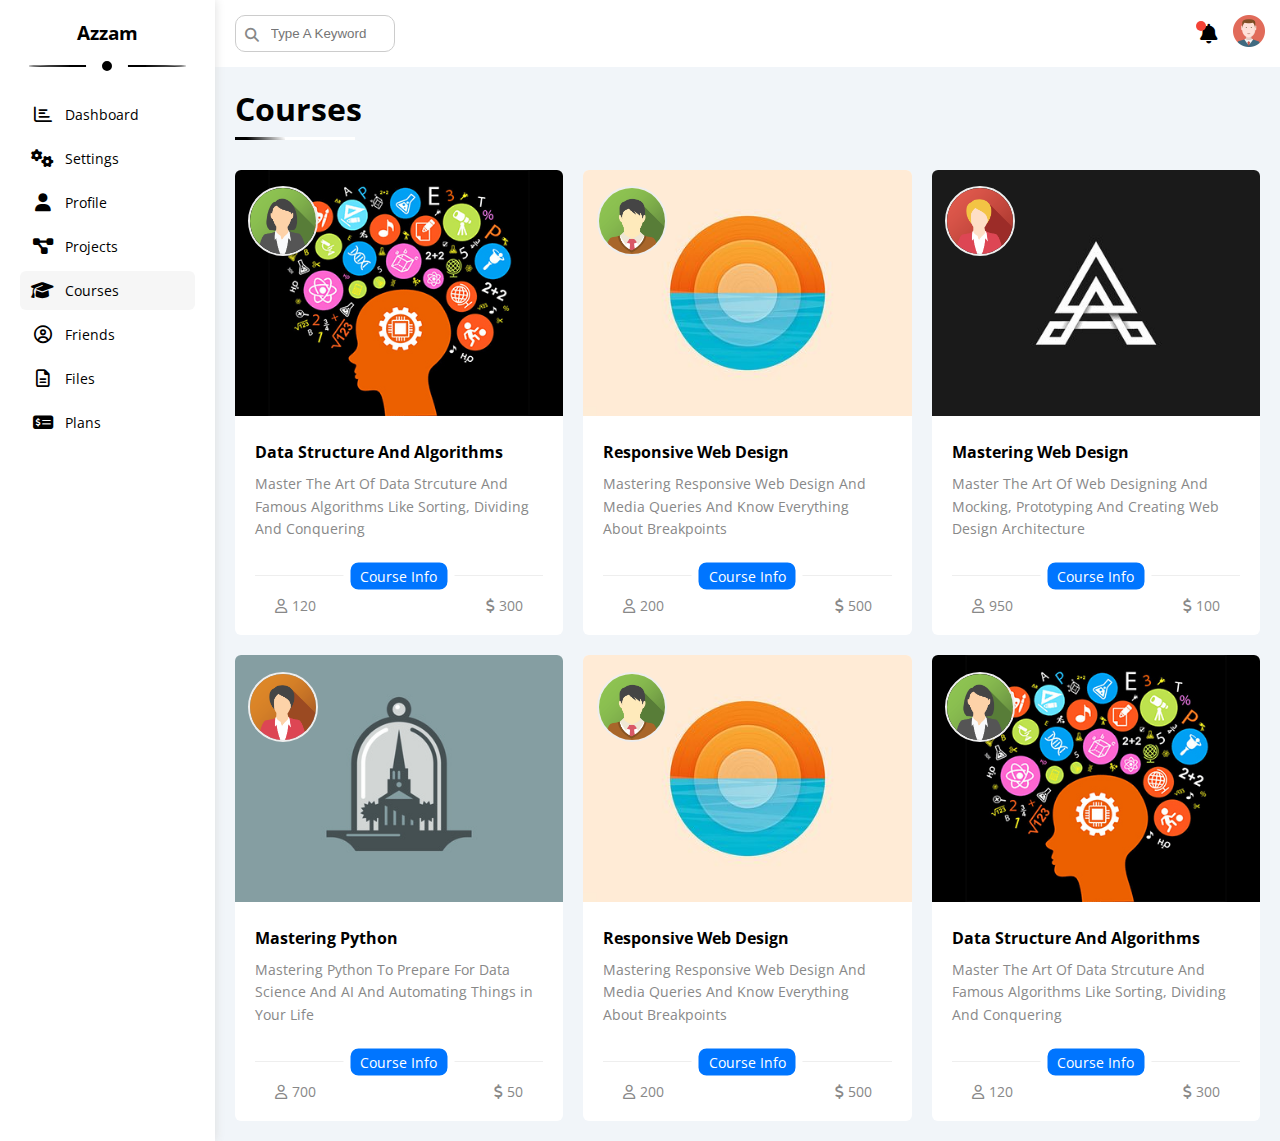
==== commit 288d7365: "finish friends-page" ====
--- a/pages/courses.html
+++ b/pages/courses.html
@@ -4,6 +4,7 @@
 <head>
   <meta charset="UTF-8">
   <meta name="viewport" content="width=device-width, initial-scale=1.0">
+  <link rel="icon" href="../assets/icn/dashboard.png">
   <title>My Dashboard</title>
   <!-- css fontawesome -->
   <link rel="stylesheet" href="../css/all.min.css">
@@ -105,8 +106,8 @@
           </div>
           <div class="info between-flex p-relative c-gray fs-14 p-20">
             <span class="title btn-shape bg-blue c-white">Course Info</span>
-            <span><i class="fa-regular fa-user"></i>120</span>
-            <span><i class="fa-solid fa-dollar-sign"></i>300</span>
+            <span><i class="fa-regular fa-user mr-5"></i>120</span>
+            <span><i class="fa-solid fa-dollar-sign mr-5"></i>300</span>
           </div>
         </div>
         <div class="course p-relative bg-white rad-6">
@@ -120,8 +121,8 @@
           </div>
           <div class="info between-flex p-relative c-gray fs-14 p-20">
             <span class="title btn-shape bg-blue c-white">Course Info</span>
-            <span><i class="fa-regular fa-user"></i>200</span>
-            <span><i class="fa-solid fa-dollar-sign"></i>500</span>
+            <span><i class="fa-regular fa-user mr-5"></i>200</span>
+            <span><i class="fa-solid fa-dollar-sign mr-5"></i>500</span>
           </div>
         </div>
         <div class="course p-relative bg-white rad-6">
@@ -136,8 +137,8 @@
           </div>
           <div class="info between-flex p-relative c-gray fs-14 p-20">
             <span class="title btn-shape bg-blue c-white">Course Info</span>
-            <span><i class="fa-regular fa-user"></i>950</span>
-            <span><i class="fa-solid fa-dollar-sign"></i>100</span>
+            <span><i class="fa-regular fa-user mr-5"></i>950</span>
+            <span><i class="fa-solid fa-dollar-sign mr-5"></i>100</span>
           </div>
         </div>
         <div class="course p-relative bg-white rad-6">
@@ -151,8 +152,8 @@
           </div>
           <div class="info between-flex p-relative c-gray fs-14 p-20">
             <span class="title btn-shape bg-blue c-white">Course Info</span>
-            <span><i class="fa-regular fa-user"></i>700</span>
-            <span><i class="fa-solid fa-dollar-sign"></i>50</span>
+            <span><i class="fa-regular fa-user mr-5"></i>700</span>
+            <span><i class="fa-solid fa-dollar-sign mr-5"></i>50</span>
           </div>
         </div>
         <div class="course p-relative bg-white rad-6">
@@ -166,8 +167,8 @@
           </div>
           <div class="info between-flex p-relative c-gray fs-14 p-20">
             <span class="title btn-shape bg-blue c-white">Course Info</span>
-            <span><i class="fa-regular fa-user"></i>200</span>
-            <span><i class="fa-solid fa-dollar-sign"></i>500</span>
+            <span><i class="fa-regular fa-user mr-5"></i>200</span>
+            <span><i class="fa-solid fa-dollar-sign mr-5"></i>500</span>
           </div>
         </div>
         <div class="course p-relative bg-white rad-6">
@@ -181,8 +182,8 @@
           </div>
           <div class="info between-flex p-relative c-gray fs-14 p-20">
             <span class="title btn-shape bg-blue c-white">Course Info</span>
-            <span><i class="fa-regular fa-user"></i>120</span>
-            <span><i class="fa-solid fa-dollar-sign"></i>300</span>
+            <span><i class="fa-regular fa-user mr-5"></i>120</span>
+            <span><i class="fa-solid fa-dollar-sign mr-5"></i>300</span>
           </div>
         </div>
 
--- a/css/framework.css
+++ b/css/framework.css
@@ -334,6 +334,10 @@
   font-size: 11px;
 }
 
+.fs-13 {
+  font-size: 13px;
+}
+
 .fs-14 {
   font-size: 14px;
 }
--- a/css/master.css
+++ b/css/master.css
@@ -6,7 +6,7 @@
 
 
 /* #region Variables */
-:root {
+/* :root {
   --blue-color: #0075ff;
   --blue-alt-color: #0d69d5;
   --orange-color: #f59e0b;
@@ -17,7 +17,7 @@
   --red-alt-color: #e74034;
   --gray-color: #888;
   --transition: 0.5s;
-}
+} */
 
 /* #endregion Variables */
 
@@ -35,7 +35,6 @@
 
 body {
   font-family: "open sans"
-    /* , sans-serif; */
 }
 
 ul {
@@ -740,7 +739,7 @@
 
 @media (max-width: 767px) {
   .settings-page {
-    grid-template-columns: repeat(auto-fill, minmax(150px, 1fr));
+    grid-template-columns: repeat(auto-fill, minmax(165px, 1fr));
     margin: 0 10px 10px 10px;
     gap: 10px;
   }
@@ -1293,6 +1292,70 @@
 
 /* #endregion>>>>>Courses<<<<< */
 
+
+/* #region>>>>>Friends<<<<< */
+.friends-page {
+  grid-template-columns: repeat(auto-fill, minmax(300px, 1fr));
+  gap: 20px;
+}
+
+.friend .contact {
+  position: absolute;
+  top: 10px;
+  left: 10px;
+}
+
+.friend .actions {
+  border-top: 1px solid #eee;
+  border-bottom: 1px solid #eee;
+  padding: 15px 10px;
+  margin: 20px 10px;
+}
+
+
+.friend .actions>span {
+  position: absolute;
+  top: 50%;
+  right: 10px;
+  transform: translateY(-50%);
+  opacity: 0.03;
+  font-size: 30px;
+  transition: linear(0 0%, 0.22 2.1%, 0.86 6.5%, 1.11 8.6%, 1.3 10.7%, 1.35 11.8%,
+      1.37 12.9%, 1.37 13.7%, 1.36 14.5%, 1.32 16.2%, 1.03 21.8%, 0.94 24%, 0.89 25.9%,
+      0.88 26.85%, 0.87 27.8%, 0.87 29.25%, 0.88 30.7%, 0.91 32.4%, 0.98 36.4%, 1.01 38.3%,
+      1.04 40.5%, 1.05 42.7%, 1.05 44.1%, 1.04 45.7%, 1 53.3%, 0.99 55.4%, 0.98 57.5%,
+      0.99 60.7%, 1 68.1%, 1.01 72.2%, 1 86.7%, 1 100%) 2s;
+}
+
+.friend .actions:hover>span {
+  opacity: 0.9;
+  transform: translateY(-50%) translateX(-25%);
+}
+
+.friend .info .buttons span {
+  transition: 0.3s;
+}
+
+.friend .info .buttons span.view:hover a {
+  background-color: var(--blue-alt-color);
+}
+
+.friend .info .buttons span.remove:hover a {
+  background-color: var(--red-alt-color);
+}
+
+/* ? Issues:Error */
+/* 
+.friend .info .buttons span a {
+  transition: 0.5s;
+}
+
+.friend .info .buttons span:hover a {
+  transform: scale(1.4);
+} */
+
+/* #endregion>>>>>Friends<<<<< */
+
 /* #region --Toggle-- */
 label {
   display: flex;
